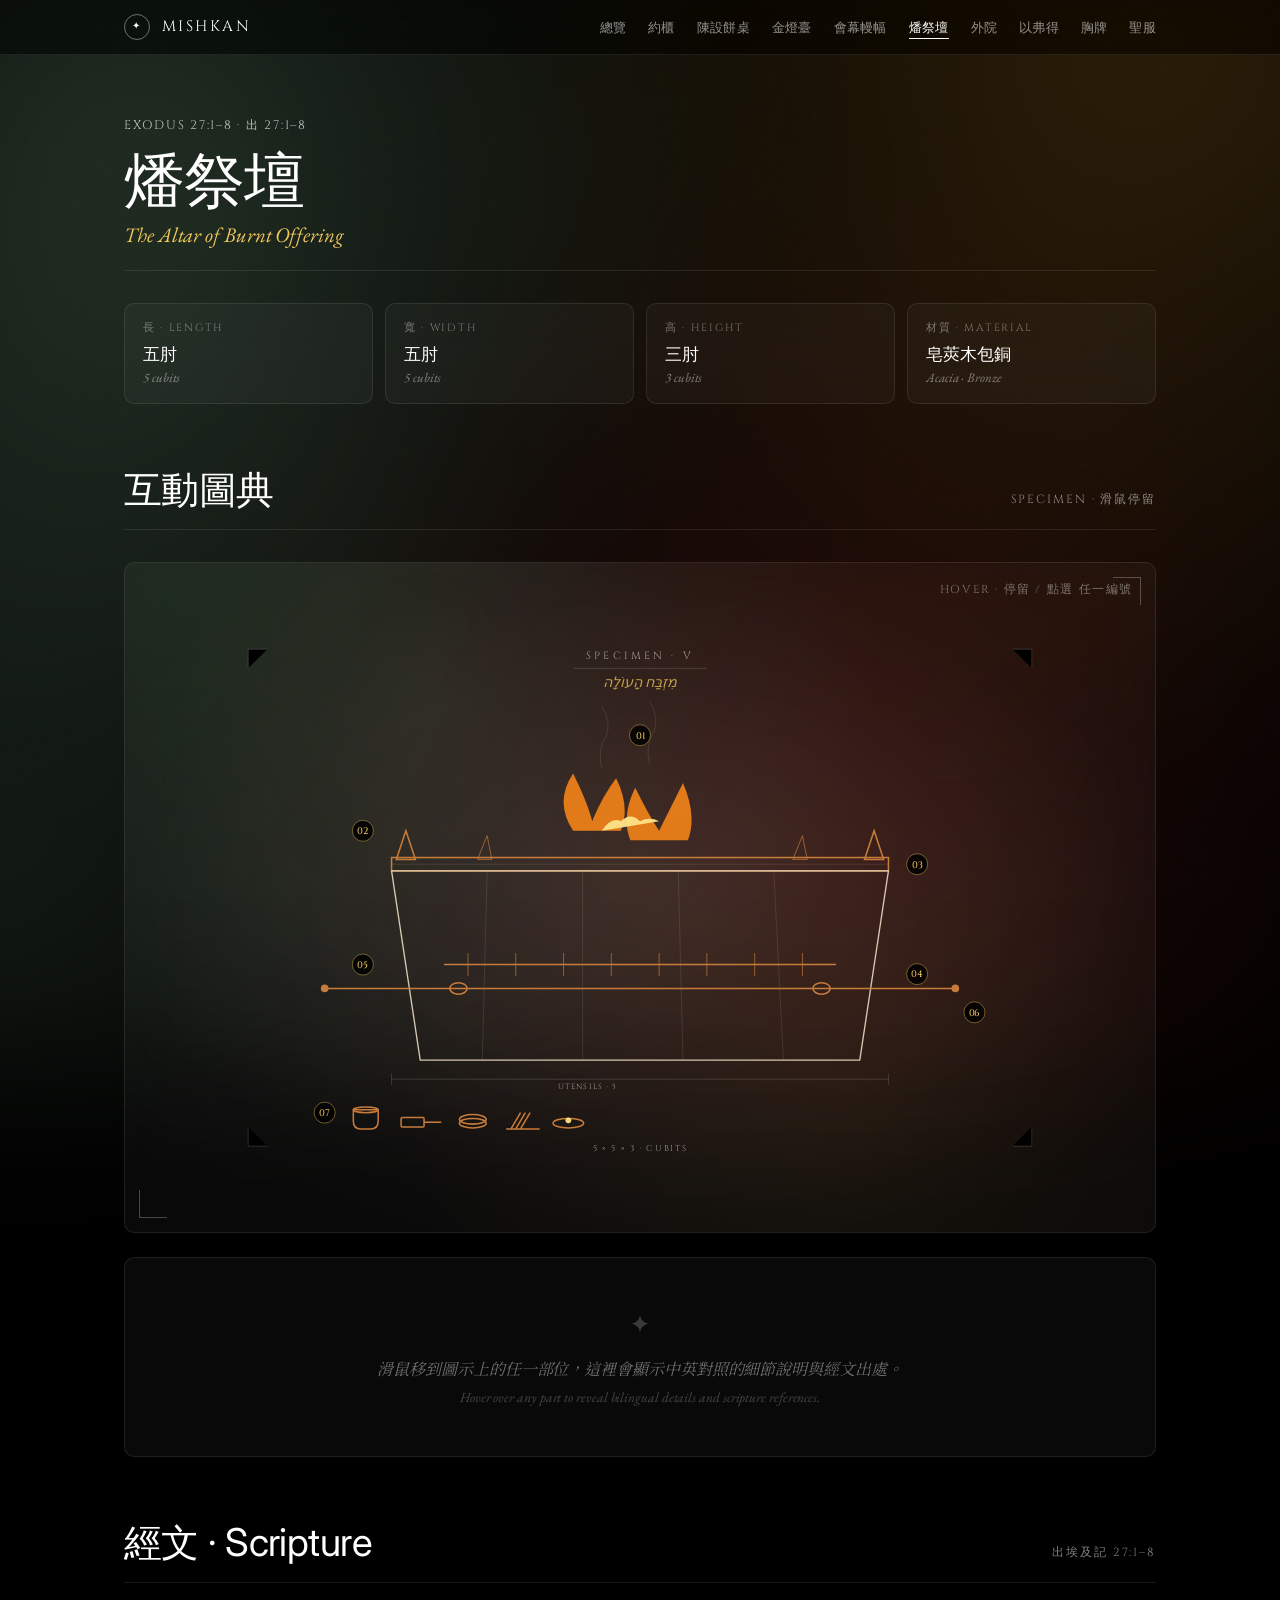
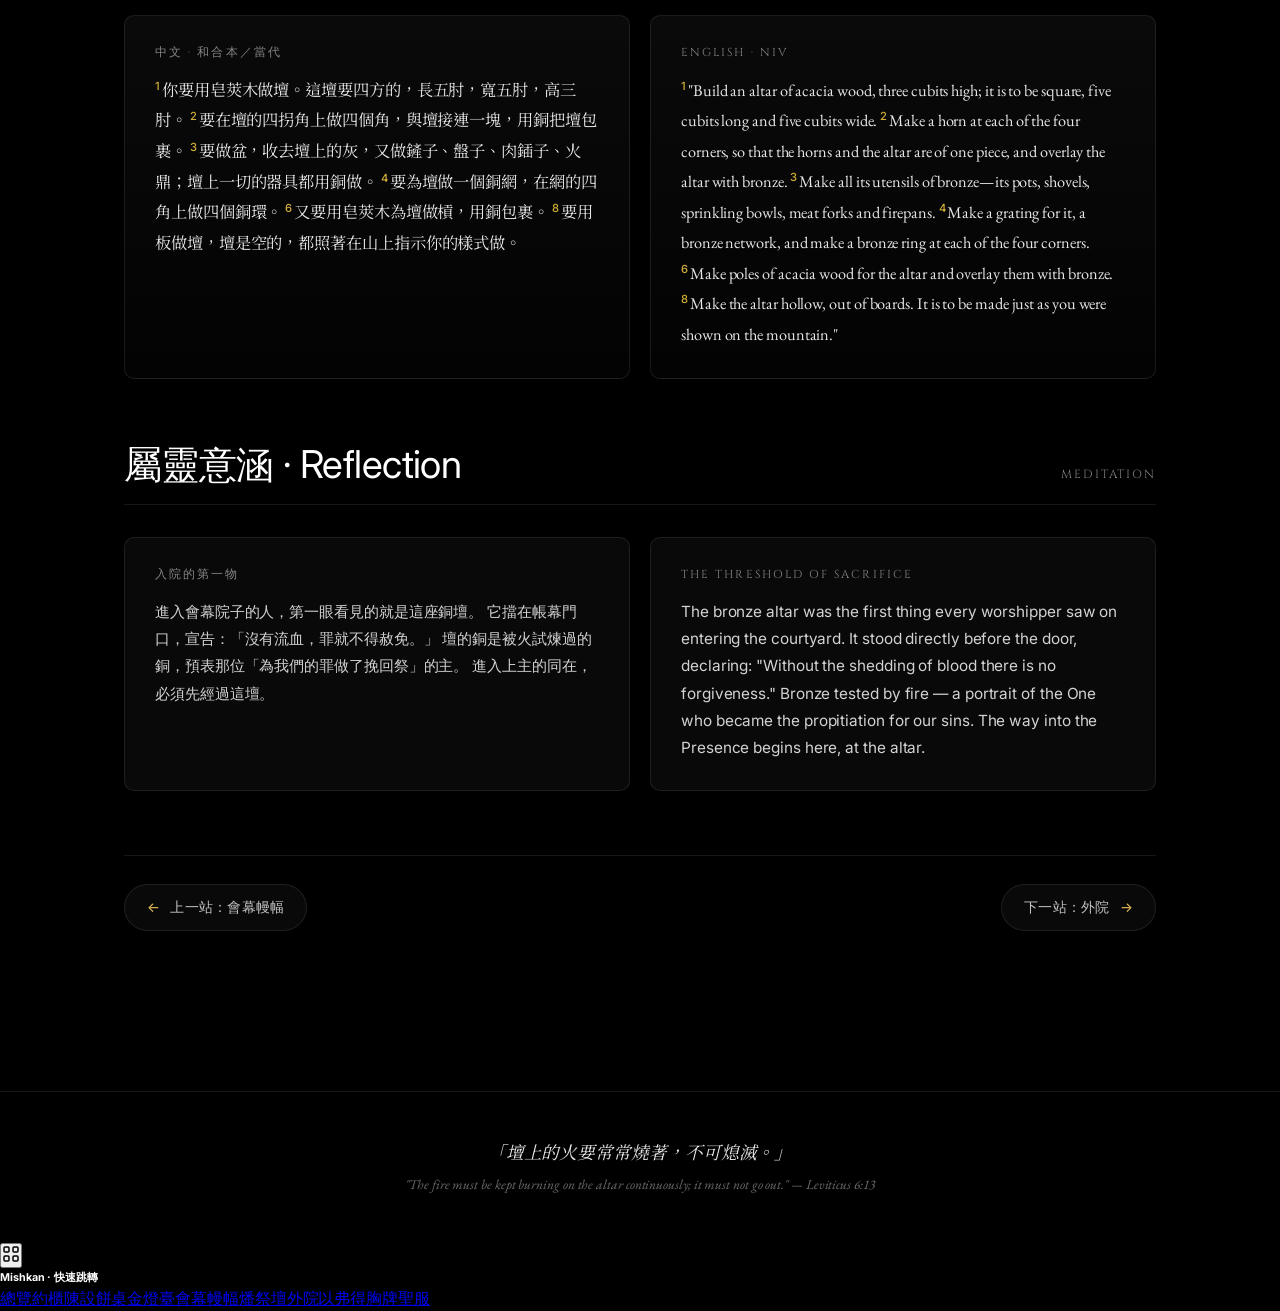
==== altar.html @ c770721c "Initial commit: Mishkan — interactive Tabernacle guide (Exodus 25-28) Nine bilingual specimen pages " ====
<!DOCTYPE html>
<html lang="zh-Hant">
<head>
  <meta charset="UTF-8" />
  <meta name="viewport" content="width=device-width, initial-scale=1.0, viewport-fit=cover" />
  <meta name="theme-color" content="#000000" />
  <title>燔祭壇 · The Altar — 出埃及記 27:1–8</title>
  <link rel="preconnect" href="https://fonts.googleapis.com" />
  <link rel="preconnect" href="https://fonts.gstatic.com" crossorigin />
  <link rel="stylesheet" href="css/style.css" />
  <style>
    .specimen .line       { stroke: rgba(232, 220, 196, 0.9); fill: none; stroke-width: 1.4; stroke-linejoin: round; stroke-linecap: round; }
    .specimen .line-thin  { stroke: rgba(232, 220, 196, 0.5); fill: none; stroke-width: 0.8; }
    .specimen .line-faint { stroke: rgba(232, 220, 196, 0.25); fill: none; stroke-width: 0.5; }
    .specimen .bronze     { stroke: #c87b3a; fill: none; stroke-width: 1.6; }
    .specimen .bronze-thin{ stroke: #c87b3a; fill: none; stroke-width: 1; opacity: 0.7; }
    .specimen .flame-fill { fill: rgba(255, 138, 24, 0.85); }
    .specimen .ember      { fill: rgba(255, 227, 136, 0.95); }
    .specimen .hebrew     { fill: rgba(241, 199, 91, 0.75); font-family: 'EB Garamond', serif; font-style: italic; }
    .specimen .label      { fill: rgba(255, 255, 255, 0.55); font-family: 'Cinzel', serif; font-size: 9px; letter-spacing: 0.2em; }
    .specimen .marker-bg  { fill: rgba(0, 0, 0, 0.85); stroke: rgba(241, 199, 91, 0.55); stroke-width: 0.8; transition: fill 0.3s, stroke 0.3s; }
    .specimen .marker-txt { fill: #f1c75b; font-family: 'Cinzel', serif; font-size: 10px; font-weight: 500; transition: fill 0.3s; pointer-events: none; }
    .specimen .hover-region:hover .marker-bg,
    .specimen .hover-region.active .marker-bg { fill: #f1c75b; stroke: #fff4cc; }
    .specimen .hover-region:hover .marker-txt,
    .specimen .hover-region.active .marker-txt { fill: #000; }
    .specimen .hover-region:hover .line,
    .specimen .hover-region.active .line,
    .specimen .hover-region:hover .bronze,
    .specimen .hover-region.active .bronze { stroke: #fff4cc; stroke-width: 1.8; }
    .specimen .corner { stroke: rgba(255, 255, 255, 0.25); stroke-width: 0.6; }
    .flame { animation: flicker 2s ease-in-out infinite; transform-origin: center bottom; }
  </style>
</head>
<body>

  <header class="site-header">
    <div class="nav-container">
      <a href="index.html" class="brand"><span class="brand-mark">✦</span><span>Mishkan</span></a>
      <ul class="nav-links">
        <li><a href="index.html">總覽</a></li>
        <li><a href="ark.html">約櫃</a></li>
        <li><a href="table.html">陳設餅桌</a></li>
        <li><a href="lampstand.html">金燈臺</a></li>
        <li><a href="tabernacle.html">會幕幔幅</a></li>
        <li><a href="altar.html">燔祭壇</a></li>
        <li><a href="courtyard.html">外院</a></li>
        <li><a href="ephod.html">以弗得</a></li>
        <li><a href="breastpiece.html">胸牌</a></li>
        <li><a href="garments.html">聖服</a></li>
      </ul>
    </div>
  </header>

  <main class="container">

    <div class="section-header">
      <div>
        <span class="eyebrow">Exodus 27:1–8 · 出 27:1–8</span>
        <h1 style="margin-top: 12px;">燔祭壇</h1>
        <p style="font-family: var(--font-serif); font-style: italic; color: var(--gold-bright); font-size: 1.3rem; margin-top: 6px;">The Altar of Burnt Offering</p>
      </div>
    </div>

    <div class="specs">
      <div class="spec-item"><span class="label">長 · Length</span><span class="value">五肘<span class="en">5 cubits</span></span></div>
      <div class="spec-item"><span class="label">寬 · Width</span><span class="value">五肘<span class="en">5 cubits</span></span></div>
      <div class="spec-item"><span class="label">高 · Height</span><span class="value">三肘<span class="en">3 cubits</span></span></div>
      <div class="spec-item"><span class="label">材質 · Material</span><span class="value">皂莢木包銅<span class="en">Acacia · Bronze</span></span></div>
    </div>

    <section class="section">
      <div class="section-header">
        <h2>互動圖典</h2>
        <span class="ref">Specimen · 滑鼠停留</span>
      </div>

      <div class="interactive-stage">
        <span class="hint">Hover · 停留 / 點選 任一編號</span>
        <svg class="specimen" viewBox="0 0 900 600" width="100%" style="max-width: 860px;" xmlns="http://www.w3.org/2000/svg" role="img" aria-label="Altar of Burnt Offering — specimen diagram">

          <g class="corner">
            <path d="M 40 60 L 40 40 L 60 40"/>
            <path d="M 860 60 L 860 40 L 840 40"/>
            <path d="M 40 540 L 40 560 L 60 560"/>
            <path d="M 860 540 L 860 560 L 840 560"/>
          </g>

          <g>
            <text class="label" x="450" y="50" text-anchor="middle" style="letter-spacing: 0.3em; font-size: 11px;">SPECIMEN · V</text>
            <line x1="380" y1="60" x2="520" y2="60" stroke="rgba(255,255,255,0.3)" stroke-width="0.5"/>
            <text class="hebrew" x="450" y="80" text-anchor="middle" font-size="15">מִזְבַּח הָעוֹלָה</text>
          </g>

          <!-- ═══ 01 · ALTAR FIRE ═══ -->
          <g class="hover-region" tabindex="0"
             data-zh="壇上的火 · 不可熄滅" data-en="Altar Fire · Never to Go Out"
             data-desc-zh="壇上的火，畫夜不可熄滅（利 6:13）。這火最初是從上主面前出來的（利 9:24）—— 凡獻在這壇上的，是上主自己親自悅納的。"
             data-desc-en="The fire on the altar must never go out (Lev 6:13). It was first kindled by fire from before the Lord (Lev 9:24) — every offering is accepted by His own flame."
             data-ref="利 6:13; 9:24 · Lev 6:13; 9:24">
            <path class="flame flame-fill" d="M 380 230 Q 360 200 380 170 Q 395 200 400 220 Q 410 195 425 175 Q 440 205 430 230 Z" style="animation-delay: 0s;"/>
            <path class="flame flame-fill" d="M 440 240 Q 430 215 445 185 Q 460 215 470 230 Q 480 210 495 180 Q 510 215 500 240 Z" style="animation-delay: 0.4s;"/>
            <path class="flame ember" d="M 410 230 Q 420 215 430 220 Q 440 210 450 220 Q 460 215 470 220 Z" style="animation-delay: 0.2s;"/>
            <!-- subtle smoke -->
            <path class="line-faint" d="M 410 165 Q 405 145 415 130 Q 420 115 410 100"/>
            <path class="line-faint" d="M 460 160 Q 455 140 465 125 Q 470 110 460 95"/>
            <g transform="translate(450, 130)">
              <circle class="marker-bg" r="11"/>
              <text class="marker-txt" y="3.5" text-anchor="middle">01</text>
            </g>
          </g>

          <!-- ═══ 02 · FOUR HORNS ═══ -->
          <g class="hover-region" tabindex="0"
             data-zh="壇四角 · 一塊銅製成" data-en="Four Horns · Of One Piece"
             data-desc-zh="壇的四角與壇本身是一塊銅做成，不可分離。逃避報仇的人可抓住壇角得庇護；贖罪日要將血抹在壇角上 —— 憐憫與審判相連之處。"
             data-desc-en="The four horns are of one piece with the altar itself. A fugitive could grasp them for refuge; on the Day of Atonement, blood was placed on these horns."
             data-ref="出 27:2 · Exodus 27:2">
            <path class="bronze" d="M 215 260 L 205 230 L 195 260 Z" stroke-width="2"/>
            <path class="bronze" d="M 705 260 L 695 230 L 685 260 Z" stroke-width="2"/>
            <!-- Hidden back-corner horns (smaller, lighter) -->
            <path class="bronze-thin" d="M 295 260 L 290 235 L 280 260 Z"/>
            <path class="bronze-thin" d="M 625 260 L 620 235 L 610 260 Z"/>
            <g transform="translate(160, 230)">
              <circle class="marker-bg" r="11"/>
              <text class="marker-txt" y="3.5" text-anchor="middle">02</text>
            </g>
          </g>

          <!-- ═══ 03 · HEARTH TOP ═══ -->
          <g class="hover-region" tabindex="0"
             data-zh="壇頂 · 焚祭之處" data-en="Hearth · Where the Offering Burns"
             data-desc-zh="壇是中空的板做的，上面是寬廣的焚燒平面。獻祭者親自按手在祭牲上，與牠認同；然後血傾在壇腳，肉燒在這壇上。"
             data-desc-en="The altar was hollow, made of boards, with a wide hearth above. The worshipper laid his hand on the animal, identifying with it — then blood was poured at the base."
             data-ref="出 27:8 · Exodus 27:8">
            <rect class="bronze" x="190" y="258" width="520" height="14"/>
            <line class="line-faint" x1="190" y1="265" x2="710" y2="265"/>
            <g transform="translate(740, 265)">
              <circle class="marker-bg" r="11"/>
              <text class="marker-txt" y="3.5" text-anchor="middle">03</text>
            </g>
          </g>

          <!-- ═══ 04 · ALTAR BODY (front elevation) ═══ -->
          <g class="hover-region" tabindex="0"
             data-zh="壇身 · 皂莢木包銅" data-en="Altar Body · Acacia Overlaid with Bronze"
             data-desc-zh="壇是方的 ——「五肘長、五肘寬、三肘高」。皂莢木是骨，銅是表 —— 銅是承擔審判之火不被熔化的金屬。整壇預表那位「替我們承當咒詛」的羔羊。"
             data-desc-en="Square — 5 × 5 × 3 cubits. Acacia at the core, bronze on the outside. Bronze, the metal that bears judgment-fire and does not melt — pointing to the Lamb who became a curse for us."
             data-ref="出 27:1–2; 加 3:13 · Exodus 27:1–2; Gal 3:13">
            <path class="line" d="M 190 272 L 710 272 L 680 470 L 220 470 Z"/>
            <!-- Vertical panel hints -->
            <line class="line-faint" x1="290" y1="272" x2="285" y2="470"/>
            <line class="line-faint" x1="390" y1="272" x2="390" y2="470"/>
            <line class="line-faint" x1="490" y1="272" x2="495" y2="470"/>
            <line class="line-faint" x1="590" y1="272" x2="600" y2="470"/>
            <g transform="translate(740, 380)">
              <circle class="marker-bg" r="11"/>
              <text class="marker-txt" y="3.5" text-anchor="middle">04</text>
            </g>
          </g>

          <!-- ═══ 05 · BRONZE GRATING ═══ -->
          <g class="hover-region" tabindex="0"
             data-zh="銅網 · 半腰處" data-en="Bronze Grating · At Mid-Height"
             data-desc-zh="壇半腰處有銅網，網上四角有四個銅環 —— 用以穿槓抬壇。這網盛住灰燼與餘火 —— 事奉之火必有承載的器皿。"
             data-desc-en="At the altar's mid-height, a bronze grating with four bronze rings at its corners. The grating caught the ash and the burning embers."
             data-ref="出 27:4–5 · Exodus 27:4–5">
            <line class="bronze" x1="245" y1="370" x2="655" y2="370" stroke-width="1.5"/>
            <!-- crosshatch -->
            <g class="bronze-thin">
              <line x1="270" y1="358" x2="270" y2="382"/>
              <line x1="320" y1="358" x2="320" y2="382"/>
              <line x1="370" y1="358" x2="370" y2="382"/>
              <line x1="420" y1="358" x2="420" y2="382"/>
              <line x1="470" y1="358" x2="470" y2="382"/>
              <line x1="520" y1="358" x2="520" y2="382"/>
              <line x1="570" y1="358" x2="570" y2="382"/>
              <line x1="620" y1="358" x2="620" y2="382"/>
            </g>
            <g transform="translate(160, 370)">
              <circle class="marker-bg" r="11"/>
              <text class="marker-txt" y="3.5" text-anchor="middle">05</text>
            </g>
          </g>

          <!-- ═══ 06 · POLES + RINGS ═══ -->
          <g class="hover-region" tabindex="0"
             data-zh="銅槓與銅環" data-en="Bronze Poles & Rings"
             data-desc-zh="兩根皂莢木做的槓，包銅，穿在銅網上的四環之中。包銅 —— 行刑所用的金屬，承受審判而不熔化。"
             data-desc-en="Two acacia poles overlaid with bronze, slipped through four bronze rings on the grating. Bronze, the metal of judgment, bearing fire and not melting."
             data-ref="出 27:6–7 · Exodus 27:6–7">
            <line class="bronze" x1="120" y1="395" x2="780" y2="395" stroke-width="2.5"/>
            <ellipse class="bronze" cx="260" cy="395" rx="9" ry="6" stroke-width="2"/>
            <ellipse class="bronze" cx="640" cy="395" rx="9" ry="6" stroke-width="2"/>
            <circle cx="120" cy="395" r="4" fill="#c87b3a"/>
            <circle cx="780" cy="395" r="4" fill="#c87b3a"/>
            <g transform="translate(800, 420)">
              <circle class="marker-bg" r="11"/>
              <text class="marker-txt" y="3.5" text-anchor="middle">06</text>
            </g>
          </g>

          <!-- ═══ 07 · BRONZE UTENSILS (small inset) ═══ -->
          <g class="hover-region" tabindex="0"
             data-zh="銅器皿 · 灰桶、鏟、盆、肉鉤、火鼎" data-en="Bronze Utensils"
             data-desc-zh="一切壇的器具都用銅做：除灰用的桶、鏟、盛血的盆、肉鉤、盛炭的火鼎。每一件都與祭血祭火有關。"
             data-desc-en="Every altar utensil was bronze: pots for ash, shovels, basins for blood, meat forks, firepans. Each tool exists for the offering."
             data-ref="出 27:3 · Exodus 27:3">
            <!-- Inset row at bottom -->
            <g transform="translate(150, 510)">
              <!-- Ash pot -->
              <path class="bronze" d="M 0 12 L 0 24 Q 0 32 8 32 L 18 32 Q 26 32 26 24 L 26 12 Z"/>
              <ellipse class="bronze" cx="13" cy="12" rx="13" ry="3"/>
              <!-- Shovel -->
              <rect class="bronze" x="50" y="20" width="24" height="10" rx="1"/>
              <line class="bronze" x1="74" y1="25" x2="92" y2="25"/>
              <!-- Sprinkling bowl -->
              <ellipse class="bronze" cx="125" cy="26" rx="14" ry="5"/>
              <ellipse class="bronze" cx="125" cy="22" rx="14" ry="5"/>
              <!-- Fork -->
              <line class="bronze" x1="165" y1="32" x2="175" y2="15"/>
              <line class="bronze" x1="170" y1="32" x2="180" y2="15"/>
              <line class="bronze" x1="175" y1="32" x2="185" y2="15"/>
              <line class="bronze" x1="160" y1="32" x2="195" y2="32" stroke-width="0.6"/>
              <!-- Firepan -->
              <ellipse class="bronze" cx="225" cy="26" rx="16" ry="5"/>
              <circle class="ember" cx="225" cy="23" r="3"/>
            </g>
            <g transform="translate(120, 525)">
              <circle class="marker-bg" r="11"/>
              <text class="marker-txt" y="3.5" text-anchor="middle">07</text>
            </g>
            <text class="label" x="395" y="500" text-anchor="middle" style="font-size: 8px; letter-spacing: 0.16em;">UTENSILS · 5</text>
          </g>

          <!-- Scale -->
          <g stroke="rgba(255, 255, 255, 0.3)" stroke-width="0.5">
            <line x1="190" y1="490" x2="710" y2="490"/>
            <line x1="190" y1="484" x2="190" y2="496"/>
            <line x1="710" y1="484" x2="710" y2="496"/>
          </g>
          <text class="label" x="450" y="565" text-anchor="middle">5 × 5 × 3 · CUBITS</text>

        </svg>
      </div>

      <div class="detail-panel empty">
        <div class="empty-icon">✦</div>
        <div class="empty-text">
          停留於任一編號，這裡顯示中英對照的細節說明與經文出處。<br/>
          <em style="font-size: 0.85rem; opacity: 0.6;">Hover any numbered hot-spot to reveal bilingual details and scripture references.</em>
        </div>
      </div>
    </section>

    <section class="section" id="scripture">
      <div class="section-header">
        <h2>經文 · Scripture</h2>
        <span class="ref">出埃及記 27:1–8</span>
      </div>
      <div class="bilingual scripture">
        <div>
          <h4>中文 · 和合本／當代</h4>
          <p>
            <span class="verse-num">1</span>你要用皂莢木做壇。這壇要四方的，長五肘，寬五肘，高三肘。
            <span class="verse-num">2</span>要在壇的四拐角上做四個角，與壇接連一塊，用銅把壇包裹。
            <span class="verse-num">3</span>要做盆，收去壇上的灰，又做鏟子、盤子、肉鍤子、火鼎；壇上一切的器具都用銅做。
            <span class="verse-num">4</span>要為壇做一個銅網，在網的四角上做四個銅環。
            <span class="verse-num">6</span>又要用皂莢木為壇做槓，用銅包裹。
            <span class="verse-num">8</span>要用板做壇，壇是空的，都照著在山上指示你的樣式做。
          </p>
        </div>
        <div>
          <h4>English · NIV</h4>
          <p>
            <span class="verse-num">1</span>"Build an altar of acacia wood, three cubits high; it is to be square, five cubits long and five cubits wide.
            <span class="verse-num">2</span>Make a horn at each of the four corners, so that the horns and the altar are of one piece, and overlay the altar with bronze.
            <span class="verse-num">3</span>Make all its utensils of bronze—its pots, shovels, sprinkling bowls, meat forks and firepans.
            <span class="verse-num">4</span>Make a grating for it, a bronze network, and make a bronze ring at each of the four corners.
            <span class="verse-num">6</span>Make poles of acacia wood for the altar and overlay them with bronze.
            <span class="verse-num">8</span>Make the altar hollow, out of boards. It is to be made just as you were shown on the mountain."
          </p>
        </div>
      </div>
    </section>

    <section class="section">
      <div class="section-header">
        <h2>屬靈意涵 · Reflection</h2>
        <span class="ref">Meditation</span>
      </div>
      <div class="bilingual">
        <div>
          <h4>入院的第一物</h4>
          <p>
            進入會幕院子的人，第一眼看見的就是這座銅壇。
            它擋在帳幕門口，宣告：「沒有流血，罪就不得赦免。」
            壇的銅是被火試煉過的銅，預表那位「為我們的罪做了挽回祭」的主。
            進入上主的同在，必須先經過這壇。
          </p>
        </div>
        <div>
          <h4>The Threshold of Sacrifice</h4>
          <p>
            The bronze altar was the first thing every worshipper saw on entering the courtyard.
            It stood directly before the door, declaring: "Without the shedding of blood there is no forgiveness."
            Bronze tested by fire — a portrait of the One who became the propitiation for our sins.
            The way into the Presence begins here, at the altar.
          </p>
        </div>
      </div>
    </section>

    <nav class="page-nav">
      <a href="tabernacle.html"><span class="arrow">←</span> 上一站：會幕幔幅</a>
      <a href="courtyard.html">下一站：外院 <span class="arrow">→</span></a>
    </nav>

  </main>

  <footer class="site-footer">
    <p class="verse">「壇上的火要常常燒著，不可熄滅。」</p>
    <p style="font-family: var(--font-serif); font-style: italic;">"The fire must be kept burning on the altar continuously; it must not go out." — Leviticus 6:13</p>
  </footer>

  <script src="js/main.js"></script>
</body>
</html>
---- css/style.css ----
/* ====================================================================
   會幕互動網站 — Tabernacle Interactive
   Style: monopo saigon — dark canvas, frosted glass, shifting gradients
   Items stay gold (per scripture).
   ==================================================================== */

@import url('https://fonts.googleapis.com/css2?family=EB+Garamond:ital,wght@0,400;0,500;0,600;1,400;1,500&family=Noto+Serif+TC:wght@300;400;500&family=Inter:wght@300;400;500;600;700&family=Cinzel:wght@400;500&display=swap');

:root {
  /* ── monopo tokens ─────────────────────────────── */
  --midnight: #000000;
  --frost: #ffffff;
  --shadow: #181818;
  --whisper: #6d6d6d;
  --misty: #636363;

  /* Aurora gradient (the deep-ocean atmospheric backdrop) */
  --aurora-1: rgb(160, 224, 171);
  --aurora-2: rgb(255, 172, 46);
  --aurora-3: rgb(165, 45, 37);

  /* Frosted glass system */
  --glass-bg: rgba(255, 255, 255, 0.035);
  --glass-bg-hover: rgba(255, 255, 255, 0.065);
  --glass-border: rgba(255, 255, 255, 0.09);
  --glass-border-strong: rgba(255, 255, 255, 0.22);
  --glass-blur: blur(30px) saturate(160%);

  /* Gold preserved for the holy objects */
  --gold: #d4af37;
  --gold-bright: #f1c75b;
  --gold-soft: #a07d1c;
  --gold-dim: rgba(212, 175, 55, 0.16);

  /* Type */
  --font-roobert: 'Roobert', 'Inter', system-ui, -apple-system, BlinkMacSystemFont, "Segoe UI", Roboto, 'Noto Sans TC', sans-serif;
  --font-display: 'Cinzel', 'Roobert', 'Inter', serif;
  --font-serif: 'EB Garamond', 'Noto Serif TC', 'Songti TC', Georgia, serif;
  --font-zh: 'Noto Serif TC', 'Songti TC', serif;

  /* Spacing (8/12/28/40/48/64/68/152) */
  --s-8: 8px;
  --s-12: 12px;
  --s-28: 28px;
  --s-40: 40px;
  --s-48: 48px;
  --s-64: 64px;
  --s-68: 68px;
  --s-152: 152px;

  --page-max: 1080px;
  --radius-card: 10px;
  --radius-pill: 9999px;
}

* { box-sizing: border-box; margin: 0; padding: 0; }

html {
  scroll-behavior: smooth;
  -webkit-text-size-adjust: 100%;
}

body {
  background: var(--midnight);
  color: var(--frost);
  font-family: var(--font-roobert);
  font-size: 16px;
  line-height: 1.55;
  min-height: 100vh;
  letter-spacing: -0.005em;
  overflow-x: hidden;
  -webkit-font-smoothing: antialiased;
  -moz-osx-font-smoothing: grayscale;
}

/* ── Shifting aurora backdrop (drifting blobs) ──────── */
body::before {
  content: '';
  position: fixed;
  inset: -20%;
  background:
    radial-gradient(circle at 22% 28%, rgba(160, 224, 171, 0.22) 0%, transparent 38%),
    radial-gradient(circle at 78% 18%, rgba(255, 172, 46, 0.18) 0%, transparent 42%),
    radial-gradient(circle at 60% 78%, rgba(165, 45, 37, 0.20) 0%, transparent 45%),
    radial-gradient(circle at 12% 82%, rgba(160, 224, 171, 0.12) 0%, transparent 36%);
  filter: blur(80px);
  z-index: 0;
  animation: aurora-drift 28s ease-in-out infinite alternate;
  pointer-events: none;
}

/* Film grain over everything */
body::after {
  content: '';
  position: fixed;
  inset: 0;
  background-image: url("data:image/svg+xml;utf8,<svg xmlns='http://www.w3.org/2000/svg' width='240' height='240'><filter id='n'><feTurbulence type='fractalNoise' baseFrequency='0.85' numOctaves='3' stitchTiles='stitch'/></filter><rect width='100%25' height='100%25' filter='url(%23n)' opacity='0.04'/></svg>");
  pointer-events: none;
  z-index: 9999;
  mix-blend-mode: overlay;
  opacity: 0.6;
}

@keyframes aurora-drift {
  0% { transform: translate(0, 0) scale(1); }
  33% { transform: translate(4%, -3%) scale(1.08); }
  66% { transform: translate(-3%, 4%) scale(0.96); }
  100% { transform: translate(2%, 2%) scale(1.04); }
}

main, header, footer, nav, section { position: relative; z-index: 1; }

/* ── Selection / scrollbar ──────────────────────────── */
::selection {
  background: var(--frost);
  color: var(--midnight);
}

::-webkit-scrollbar { width: 6px; background: transparent; }
::-webkit-scrollbar-thumb {
  background: rgba(255, 255, 255, 0.18);
  border-radius: 3px;
}
::-webkit-scrollbar-thumb:hover { background: rgba(255, 255, 255, 0.35); }

:focus-visible {
  outline: 1px solid var(--frost);
  outline-offset: 4px;
  border-radius: 2px;
}

/* ── Typography ─────────────────────────────────────── */
h1, h2, h3, h4, h5 {
  font-family: var(--font-roobert);
  color: var(--frost);
  font-weight: 400;
  letter-spacing: -0.015em;
}

h1 {
  font-size: clamp(2.4rem, 6vw, 3.8rem);
  line-height: 1.08;
  font-weight: 300;
}

h2 {
  font-size: clamp(1.7rem, 3.5vw, 2.4rem);
  line-height: 1.12;
  font-weight: 400;
}

h3 {
  font-size: clamp(1.2rem, 2.2vw, 1.5rem);
  font-weight: 500;
  color: var(--frost);
}

.display-en, .eyebrow {
  font-family: var(--font-display);
  letter-spacing: 0.14em;
  font-size: 0.78rem;
  text-transform: uppercase;
  color: var(--frost);
  opacity: 0.7;
  font-weight: 400;
}

.gold-text { color: var(--gold-bright); }
.muted { color: var(--whisper); }
.small { font-size: 0.85rem; }

/* ── Entry animation ────────────────────────────────── */
.fade-up {
  opacity: 0;
  transform: translateY(24px);
  transition: opacity 0.9s cubic-bezier(0.22, 0.61, 0.36, 1),
              transform 0.9s cubic-bezier(0.22, 0.61, 0.36, 1);
}
.fade-up.visible { opacity: 1; transform: translateY(0); }

@media (prefers-reduced-motion: reduce) {
  .fade-up { opacity: 1; transform: none; transition: none; }
  *, *::before, *::after {
    animation-duration: 0.01ms !important;
    animation-iteration-count: 1 !important;
    transition-duration: 0.01ms !important;
  }
  body::before { animation: none; }
}

/* ── Site header (sticky frosted glass) ────────────── */
.site-header {
  position: sticky;
  top: 0;
  z-index: 500;
  background: rgba(0, 0, 0, 0.55);
  backdrop-filter: var(--glass-blur);
  -webkit-backdrop-filter: var(--glass-blur);
  border-bottom: 1px solid var(--glass-border);
}

.nav-container {
  max-width: var(--page-max);
  margin: 0 auto;
  padding: 14px 24px;
  display: flex;
  align-items: center;
  justify-content: space-between;
  gap: 24px;
}

.brand {
  font-family: var(--font-display);
  font-size: 0.95rem;
  letter-spacing: 0.16em;
  color: var(--frost);
  text-decoration: none;
  display: flex;
  align-items: center;
  gap: 12px;
  text-transform: uppercase;
}

.brand-mark {
  width: 26px;
  height: 26px;
  border: 1px solid rgba(255, 255, 255, 0.4);
  border-radius: 50%;
  display: inline-flex;
  align-items: center;
  justify-content: center;
  font-size: 0.6rem;
  color: var(--frost);
}

.nav-links {
  display: flex;
  flex-wrap: wrap;
  gap: 2px 22px;
  list-style: none;
  font-size: 0.84rem;
  letter-spacing: 0.02em;
}

.nav-links a {
  color: rgba(255, 255, 255, 0.55);
  text-decoration: none;
  padding: 4px 0;
  position: relative;
  transition: color 0.25s ease;
  white-space: nowrap;
}
.nav-links a::after {
  content: '';
  position: absolute;
  bottom: 0; left: 0;
  width: 0;
  height: 1px;
  background: var(--frost);
  transition: width 0.35s cubic-bezier(0.22, 0.61, 0.36, 1);
}
.nav-links a:hover { color: var(--frost); }
.nav-links a:hover::after { width: 100%; }
.nav-links a.active { color: var(--frost); }
.nav-links a.active::after { width: 100%; }

/* Mobile nav toggle */
.nav-toggle {
  display: none;
  background: transparent;
  border: 1px solid var(--glass-border);
  color: var(--frost);
  width: 40px; height: 40px;
  border-radius: 8px;
  cursor: pointer;
  align-items: center;
  justify-content: center;
  position: relative;
}
.nav-toggle span {
  position: absolute;
  width: 18px;
  height: 1px;
  background: var(--frost);
  transition: transform 0.25s, top 0.25s, opacity 0.25s;
}
.nav-toggle span:nth-child(1) { top: 14px; }
.nav-toggle span:nth-child(2) { top: 19px; }
.nav-toggle span:nth-child(3) { top: 24px; }
.nav-toggle[aria-expanded="true"] span:nth-child(1) { top: 19px; transform: rotate(45deg); }
.nav-toggle[aria-expanded="true"] span:nth-child(2) { opacity: 0; }
.nav-toggle[aria-expanded="true"] span:nth-child(3) { top: 19px; transform: rotate(-45deg); }

/* ── Layout ─────────────────────────────────────────── */
.container {
  max-width: var(--page-max);
  margin: 0 auto;
  padding: 56px 24px 96px;
}

/* ── Hero ───────────────────────────────────────────── */
.hero {
  text-align: center;
  padding: 80px 24px 48px;
  max-width: 880px;
  margin: 0 auto;
  position: relative;
}

.hero .eyebrow {
  display: block;
  margin-bottom: 24px;
}

.hero h1 em {
  font-family: var(--font-serif);
  font-style: italic;
  font-weight: 400;
  color: var(--gold-bright);
}

.hero .lead {
  font-family: var(--font-serif);
  font-size: clamp(1.05rem, 2vw, 1.25rem);
  line-height: 1.7;
  color: rgba(255, 255, 255, 0.85);
  margin: 24px auto 0;
  max-width: 620px;
}

.hero .lead em {
  color: rgba(255, 255, 255, 0.55);
  font-style: italic;
}

.hero .instruction {
  margin-top: 32px;
  font-size: 0.82rem;
  color: var(--whisper);
  letter-spacing: 0.04em;
}

.divider {
  margin: 28px auto;
  display: flex;
  align-items: center;
  justify-content: center;
  gap: 14px;
  color: rgba(255, 255, 255, 0.3);
  font-size: 0.7rem;
}
.divider::before, .divider::after {
  content: '';
  height: 1px;
  width: 56px;
  background: linear-gradient(90deg, transparent, rgba(255, 255, 255, 0.35), transparent);
}

/* ── Section header ─────────────────────────────────── */
.section-header {
  display: flex;
  align-items: baseline;
  justify-content: space-between;
  gap: 24px;
  flex-wrap: wrap;
  padding-bottom: 18px;
  border-bottom: 1px solid var(--glass-border);
  margin-bottom: 32px;
}
.section-header .ref {
  font-family: var(--font-display);
  font-size: 0.74rem;
  letter-spacing: 0.16em;
  text-transform: uppercase;
  color: rgba(255, 255, 255, 0.5);
}

.section { margin: 64px 0; }

/* ── Specs grid ─────────────────────────────────────── */
.specs {
  display: grid;
  grid-template-columns: repeat(auto-fit, minmax(180px, 1fr));
  gap: 12px;
  margin: 24px 0;
}
.spec-item {
  background: var(--glass-bg);
  backdrop-filter: blur(20px);
  -webkit-backdrop-filter: blur(20px);
  border: 1px solid var(--glass-border);
  border-radius: var(--radius-card);
  padding: 16px 18px;
  transition: background 0.25s, border-color 0.25s;
}
.spec-item:hover {
  background: var(--glass-bg-hover);
  border-color: var(--glass-border-strong);
}
.spec-item .label {
  display: block;
  font-family: var(--font-display);
  font-size: 0.66rem;
  letter-spacing: 0.16em;
  text-transform: uppercase;
  color: rgba(255, 255, 255, 0.4);
  margin-bottom: 6px;
}
.spec-item .value {
  font-family: var(--font-roobert);
  color: var(--frost);
  font-size: 1.05rem;
  font-weight: 400;
  line-height: 1.35;
}
.spec-item .value .en {
  font-family: var(--font-serif);
  font-style: italic;
  color: rgba(255, 255, 255, 0.45);
  font-size: 0.82rem;
  display: block;
  margin-top: 2px;
  font-weight: 400;
}

/* ── Bilingual blocks ───────────────────────────────── */
.bilingual {
  display: grid;
  grid-template-columns: 1fr 1fr;
  gap: 20px;
  margin: 24px 0;
}
.bilingual > div {
  background: var(--glass-bg);
  backdrop-filter: blur(20px);
  -webkit-backdrop-filter: blur(20px);
  border: 1px solid var(--glass-border);
  border-radius: var(--radius-card);
  padding: 28px 30px;
}
.bilingual h4 {
  font-family: var(--font-display);
  font-size: 0.72rem;
  letter-spacing: 0.18em;
  text-transform: uppercase;
  color: rgba(255, 255, 255, 0.5);
  margin-bottom: 14px;
  font-weight: 400;
}
.bilingual p {
  font-size: 0.96rem;
  line-height: 1.78;
  color: rgba(255, 255, 255, 0.82);
}

/* Scripture variant — serif elegance */
.bilingual.scripture > div {
  background: linear-gradient(180deg, rgba(255, 255, 255, 0.04), rgba(255, 255, 255, 0.01));
}
.bilingual.scripture p {
  font-family: var(--font-serif);
  font-size: 1.02rem;
  line-height: 1.85;
  color: rgba(255, 255, 255, 0.9);
}
.bilingual.scripture .verse-num {
  color: var(--gold);
  font-size: 0.7rem;
  vertical-align: super;
  margin-right: 2px;
  font-family: var(--font-roobert);
  font-weight: 500;
}

/* ── Interactive stage (SVG holder) ─────────────────── */
.interactive-stage {
  background:
    radial-gradient(ellipse at center, rgba(255, 255, 255, 0.04), transparent 70%),
    var(--glass-bg);
  backdrop-filter: blur(30px) saturate(140%);
  -webkit-backdrop-filter: blur(30px) saturate(140%);
  border: 1px solid var(--glass-border);
  border-radius: var(--radius-card);
  padding: 48px 32px;
  margin: 24px 0;
  position: relative;
  min-height: 440px;
  display: flex;
  align-items: center;
  justify-content: center;
  overflow: hidden;
}
.interactive-stage::before {
  content: '';
  position: absolute;
  inset: 0;
  background:
    radial-gradient(circle at 30% 20%, rgba(160, 224, 171, 0.08), transparent 50%),
    radial-gradient(circle at 70% 80%, rgba(255, 172, 46, 0.06), transparent 50%);
  pointer-events: none;
}
.interactive-stage .hint {
  position: absolute;
  top: 18px;
  right: 22px;
  font-size: 0.72rem;
  font-family: var(--font-display);
  letter-spacing: 0.14em;
  text-transform: uppercase;
  color: rgba(255, 255, 255, 0.4);
}
.interactive-stage svg {
  max-width: 100%;
  height: auto;
  display: block;
  position: relative;
  z-index: 1;
}

.hover-region {
  cursor: pointer;
  transition: filter 0.3s ease, opacity 0.3s ease;
  outline: none;
}
.hover-region:hover { filter: drop-shadow(0 0 14px rgba(255, 255, 255, 0.6)) brightness(1.12); }
.hover-region.active { filter: drop-shadow(0 0 18px rgba(241, 199, 91, 0.85)) brightness(1.15); }

/* ── Detail panel ───────────────────────────────────── */
.detail-panel {
  margin-top: 20px;
  background: var(--glass-bg);
  backdrop-filter: blur(28px) saturate(150%);
  -webkit-backdrop-filter: blur(28px) saturate(150%);
  border: 1px solid var(--glass-border);
  border-radius: var(--radius-card);
  padding: 28px 32px;
  min-height: 200px;
  transition: border-color 0.3s, background 0.3s;
}
.detail-panel.empty {
  display: flex;
  flex-direction: column;
  align-items: center;
  justify-content: center;
  text-align: center;
  color: var(--whisper);
}
.detail-panel.active {
  border-color: var(--glass-border-strong);
  background: var(--glass-bg-hover);
}
.detail-panel .empty-icon {
  font-size: 1.6rem;
  color: rgba(255, 255, 255, 0.2);
  margin-bottom: 12px;
}
.detail-panel .empty-text {
  font-family: var(--font-serif);
  font-style: italic;
  max-width: 540px;
  line-height: 1.7;
}
.detail-panel .label {
  font-family: var(--font-display);
  font-size: 0.7rem;
  letter-spacing: 0.18em;
  text-transform: uppercase;
  color: rgba(255, 255, 255, 0.5);
  margin-bottom: 8px;
}
.detail-panel h3 { margin-bottom: 4px; }
.detail-panel .en-name {
  font-family: var(--font-serif);
  font-style: italic;
  color: var(--gold-bright);
  font-size: 1.05rem;
  display: block;
  margin-bottom: 18px;
}
.detail-panel .detail-body {
  display: grid;
  grid-template-columns: 1fr 1fr;
  gap: 24px;
  margin-top: 10px;
}
.detail-panel .detail-body h5 {
  font-family: var(--font-display);
  font-size: 0.66rem;
  letter-spacing: 0.18em;
  text-transform: uppercase;
  color: rgba(255, 255, 255, 0.45);
  margin-bottom: 8px;
  font-weight: 400;
}
.detail-panel .detail-body p {
  font-size: 0.92rem;
  line-height: 1.72;
  color: rgba(255, 255, 255, 0.85);
}
.detail-panel .scripture-ref {
  display: inline-block;
  margin-top: 20px;
  padding: 8px 18px;
  background: rgba(255, 255, 255, 0.05);
  border: 1px solid var(--glass-border);
  border-radius: var(--radius-pill);
  font-family: var(--font-display);
  color: var(--gold-bright);
  font-size: 0.78rem;
  letter-spacing: 0.1em;
  text-decoration: none;
  transition: background 0.25s, border-color 0.25s;
}
.detail-panel .scripture-ref:hover {
  background: rgba(255, 255, 255, 0.1);
  border-color: var(--glass-border-strong);
}

/* ── Entry cards (index page) ───────────────────────── */
.entry-grid {
  display: grid;
  grid-template-columns: repeat(auto-fit, minmax(280px, 1fr));
  gap: 18px;
  margin: 48px 0;
}
.entry-card {
  background: var(--glass-bg);
  backdrop-filter: blur(20px);
  -webkit-backdrop-filter: blur(20px);
  border: 1px solid var(--glass-border);
  border-radius: var(--radius-card);
  padding: 28px 26px;
  text-decoration: none;
  color: inherit;
  display: block;
  position: relative;
  overflow: hidden;
  transition: transform 0.4s cubic-bezier(0.22, 0.61, 0.36, 1),
              border-color 0.3s, background 0.3s;
}
.entry-card::before {
  content: '';
  position: absolute;
  inset: 0;
  background: radial-gradient(circle at top right, rgba(255, 172, 46, 0.12), transparent 65%);
  opacity: 0;
  transition: opacity 0.5s;
  pointer-events: none;
}
.entry-card:hover {
  transform: translateY(-6px);
  border-color: var(--glass-border-strong);
  background: var(--glass-bg-hover);
}
.entry-card:hover::before { opacity: 1; }

.entry-card .card-icon {
  width: 44px;
  height: 44px;
  margin-bottom: 18px;
  opacity: 0.9;
}
.entry-card .num {
  font-family: var(--font-display);
  color: rgba(255, 255, 255, 0.4);
  font-size: 0.7rem;
  letter-spacing: 0.16em;
  text-transform: uppercase;
  display: block;
  margin-bottom: 10px;
}
.entry-card h3 {
  margin-bottom: 4px;
  font-size: 1.45rem;
  font-weight: 400;
}
.entry-card .en {
  font-family: var(--font-serif);
  font-style: italic;
  color: var(--gold-bright);
  font-size: 1rem;
  display: block;
  margin-bottom: 14px;
}
.entry-card p {
  font-size: 0.88rem;
  line-height: 1.65;
  color: rgba(255, 255, 255, 0.7);
}
.entry-card .ref {
  display: inline-block;
  margin-top: 18px;
  color: var(--frost);
  font-family: var(--font-display);
  font-size: 0.74rem;
  letter-spacing: 0.14em;
  text-transform: uppercase;
  transition: transform 0.3s;
}
.entry-card:hover .ref { transform: translateX(4px); }

/* ── Tooltip ────────────────────────────────────────── */
.tooltip {
  position: fixed;
  background: rgba(0, 0, 0, 0.88);
  backdrop-filter: blur(12px);
  -webkit-backdrop-filter: blur(12px);
  border: 1px solid var(--glass-border-strong);
  color: var(--frost);
  padding: 8px 14px;
  border-radius: 6px;
  font-size: 0.84rem;
  pointer-events: none;
  opacity: 0;
  transition: opacity 0.18s;
  z-index: 200;
  white-space: nowrap;
  box-shadow: 0 10px 30px rgba(0, 0, 0, 0.5);
}
.tooltip.show { opacity: 1; }
.tooltip .en {
  display: block;
  font-family: var(--font-serif);
  font-style: italic;
  color: var(--gold-bright);
  font-size: 0.74rem;
  margin-top: 2px;
}

/* ── Page nav ───────────────────────────────────────── */
.page-nav {
  display: flex;
  justify-content: space-between;
  margin-top: 64px;
  padding-top: 28px;
  border-top: 1px solid var(--glass-border);
  gap: 12px;
  flex-wrap: wrap;
}
.page-nav a {
  color: rgba(255, 255, 255, 0.75);
  text-decoration: none;
  padding: 12px 22px;
  background: var(--glass-bg);
  backdrop-filter: blur(20px);
  -webkit-backdrop-filter: blur(20px);
  border: 1px solid var(--glass-border);
  border-radius: var(--radius-pill);
  font-size: 0.85rem;
  letter-spacing: 0.02em;
  transition: all 0.25s ease;
  display: inline-flex;
  align-items: center;
  gap: 10px;
}
.page-nav a:hover {
  color: var(--frost);
  border-color: var(--glass-border-strong);
  background: var(--glass-bg-hover);
}
.page-nav .arrow { color: var(--gold-bright); }

/* ── Footer ─────────────────────────────────────────── */
.site-footer {
  border-top: 1px solid var(--glass-border);
  padding: 48px 24px;
  text-align: center;
  color: var(--whisper);
  font-size: 0.84rem;
  margin-top: 64px;
}
.site-footer .verse {
  font-family: var(--font-serif);
  font-style: italic;
  color: rgba(255, 255, 255, 0.9);
  font-size: 1.1rem;
  margin-bottom: 8px;
  line-height: 1.5;
}

/* ── Reading progress bar ───────────────────────────── */
.reading-progress {
  position: fixed;
  top: 0; left: 0; right: 0;
  height: 2px;
  background: transparent;
  z-index: 600;
  pointer-events: none;
}
.reading-progress-bar {
  height: 100%;
  width: 0%;
  background: linear-gradient(90deg, var(--aurora-1), var(--aurora-2), var(--aurora-3));
  transition: width 0.1s linear;
}

/* ── Stage corner ornaments ─────────────────────────── */
.stage-corner {
  position: absolute;
  width: 28px;
  height: 28px;
  border: 1px solid rgba(255, 255, 255, 0.25);
  pointer-events: none;
}
.stage-corner.tr {
  top: 14px;
  right: 14px;
  border-left: none;
  border-bottom: none;
}
.stage-corner.bl {
  bottom: 14px;
  left: 14px;
  border-right: none;
  border-top: none;
}
.stage-glow {
  position: absolute;
  inset: -10%;
  background: radial-gradient(ellipse at center, rgba(255, 255, 255, 0.06), transparent 70%);
  pointer-events: none;
}

/* ═══════════════════════════════════════════════════════
   🎬 HOMEPAGE — Cinematic cover (monopo saigon)
   ═══════════════════════════════════════════════════════ */

.cover {
  min-height: 100vh;
  position: relative;
  display: flex;
  flex-direction: column;
  justify-content: center;
  align-items: center;
  padding: 96px 24px 64px;
  overflow: hidden;
  text-align: center;
}

/* Big organic aurora blobs */
.aurora-field {
  position: absolute;
  inset: -10%;
  z-index: 0;
  pointer-events: none;
}
.aurora-field .blob {
  position: absolute;
  border-radius: 50%;
  filter: blur(90px);
  opacity: 0.55;
  mix-blend-mode: screen;
  animation: blob-float 18s ease-in-out infinite alternate;
}
.aurora-field .blob.b1 {
  width: 580px; height: 580px;
  left: -10%; top: 15%;
  background: radial-gradient(circle, rgba(160,224,171,0.85), transparent 70%);
}
.aurora-field .blob.b2 {
  width: 640px; height: 640px;
  right: -8%; top: 8%;
  background: radial-gradient(circle, rgba(255,172,46,0.7), transparent 70%);
  animation-duration: 22s;
  animation-delay: -6s;
}
.aurora-field .blob.b3 {
  width: 720px; height: 720px;
  left: 30%; bottom: -20%;
  background: radial-gradient(circle, rgba(165,45,37,0.7), transparent 70%);
  animation-duration: 26s;
  animation-delay: -12s;
}
.aurora-field .blob.b4 {
  width: 420px; height: 420px;
  right: 25%; bottom: 5%;
  background: radial-gradient(circle, rgba(160,224,171,0.45), transparent 70%);
  animation-duration: 19s;
  animation-delay: -3s;
}

@keyframes blob-float {
  0%   { transform: translate(0, 0) scale(1) rotate(0deg); }
  33%  { transform: translate(6%, -4%) scale(1.12) rotate(40deg); }
  66%  { transform: translate(-5%, 5%) scale(0.92) rotate(-30deg); }
  100% { transform: translate(3%, 3%) scale(1.06) rotate(20deg); }
}

.cover > * { position: relative; z-index: 1; }

/* Header meta line */
.cover-meta {
  display: flex;
  justify-content: space-between;
  width: 100%;
  max-width: var(--page-max);
  margin-bottom: auto;
  padding-top: 24px;
  font-family: var(--font-display);
  font-size: 0.72rem;
  letter-spacing: 0.2em;
  text-transform: uppercase;
  color: rgba(255, 255, 255, 0.55);
}
.cover-meta span:first-child::before {
  content: '';
  display: inline-block;
  width: 8px; height: 8px;
  background: var(--gold-bright);
  border-radius: 50%;
  margin-right: 10px;
  vertical-align: middle;
  box-shadow: 0 0 12px var(--gold-bright);
  animation: pulse-dot 2s ease-in-out infinite;
}
@keyframes pulse-dot {
  0%, 100% { opacity: 1; transform: scale(1); }
  50%      { opacity: 0.4; transform: scale(0.7); }
}

/* Massive display text */
.display-massive {
  font-family: var(--font-display);
  font-size: clamp(3.5rem, 18vw, 14rem);
  font-weight: 400;
  letter-spacing: -0.02em;
  line-height: 0.88;
  color: var(--frost);
  text-align: center;
  margin: 32px 0 16px;
  position: relative;
}
.display-massive .ltr {
  display: inline-block;
  opacity: 0;
  transform: translateY(120px) rotateX(-30deg);
  animation: ltr-rise 1.4s cubic-bezier(0.16, 1, 0.3, 1) forwards;
  transform-origin: 50% 100%;
}
@keyframes ltr-rise {
  to { opacity: 1; transform: translateY(0) rotateX(0); }
}

.display-italic {
  font-family: var(--font-serif);
  font-style: italic;
  font-weight: 400;
  font-size: clamp(1.6rem, 4.5vw, 3rem);
  color: var(--gold-bright);
  margin-top: 4px;
  letter-spacing: 0.01em;
  opacity: 0;
  animation: fade-rise 1.4s 1s cubic-bezier(0.16, 1, 0.3, 1) forwards;
}
@keyframes fade-rise {
  from { opacity: 0; transform: translateY(20px); }
  to   { opacity: 1; transform: translateY(0); }
}

.cover-sub {
  max-width: 560px;
  margin: 40px auto 0;
  font-family: var(--font-serif);
  font-size: 1.05rem;
  line-height: 1.7;
  color: rgba(255, 255, 255, 0.8);
  opacity: 0;
  animation: fade-rise 1.4s 1.4s cubic-bezier(0.16, 1, 0.3, 1) forwards;
}

.scroll-cue {
  margin-top: auto;
  padding-top: 64px;
  display: flex;
  flex-direction: column;
  align-items: center;
  gap: 12px;
  font-family: var(--font-display);
  font-size: 0.7rem;
  letter-spacing: 0.24em;
  text-transform: uppercase;
  color: rgba(255, 255, 255, 0.55);
  opacity: 0;
  animation: fade-rise 1.4s 1.8s cubic-bezier(0.16, 1, 0.3, 1) forwards;
}
.scroll-cue .line {
  width: 1px;
  height: 56px;
  background: linear-gradient(180deg, transparent, var(--frost));
  position: relative;
  overflow: hidden;
}
.scroll-cue .line::after {
  content: '';
  position: absolute;
  top: -20%;
  left: 0;
  width: 100%;
  height: 30%;
  background: linear-gradient(180deg, transparent, var(--gold-bright));
  animation: scroll-line 2.6s ease-in-out infinite;
}
@keyframes scroll-line {
  0%   { top: -30%; }
  100% { top: 100%; }
}

/* ═══════════════════════════════════════════════════════
   DIRECTORY — nine icon cards (simplified)
   ═══════════════════════════════════════════════════════ */

.station-grid {
  display: grid;
  grid-template-columns: repeat(3, 1fr);
  gap: 16px;
  list-style: none;
  margin-top: 32px;
}

.station-card {
  position: relative;
  background: var(--glass-bg);
  backdrop-filter: blur(28px) saturate(150%);
  -webkit-backdrop-filter: blur(28px) saturate(150%);
  border: 1px solid var(--glass-border);
  border-radius: var(--radius-card);
  text-decoration: none;
  color: var(--frost);
  padding: 40px 28px 32px;
  display: flex;
  flex-direction: column;
  align-items: center;
  text-align: center;
  gap: 12px;
  overflow: hidden;
  transition: transform 0.45s cubic-bezier(0.22, 0.61, 0.36, 1),
              border-color 0.35s, background 0.35s;
  isolation: isolate;
}
.station-card::before {
  content: '';
  position: absolute;
  inset: 0;
  background: radial-gradient(circle at 50% 0%,
    rgba(255, 172, 46, 0.16) 0%,
    transparent 65%);
  opacity: 0;
  transition: opacity 0.5s;
  z-index: -1;
}
.station-card:hover {
  transform: translateY(-6px);
  border-color: var(--glass-border-strong);
  background: var(--glass-bg-hover);
}
.station-card:hover::before { opacity: 1; }

.station-card .num {
  font-family: var(--font-display);
  font-size: 0.66rem;
  letter-spacing: 0.2em;
  text-transform: uppercase;
  color: rgba(255, 255, 255, 0.4);
}

.station-card .icon-wrap {
  width: 88px;
  height: 88px;
  display: flex;
  align-items: center;
  justify-content: center;
  position: relative;
}
.station-card .icon-wrap::after {
  content: '';
  position: absolute;
  inset: -8px;
  border-radius: 50%;
  background: radial-gradient(circle, rgba(241, 199, 91, 0.18), transparent 70%);
  opacity: 0;
  transition: opacity 0.5s;
  z-index: -1;
}
.station-card:hover .icon-wrap::after { opacity: 1; }

.station-card .icon-wrap svg {
  width: 100%;
  height: 100%;
  stroke: var(--gold-bright);
  fill: none;
  transition: transform 0.6s cubic-bezier(0.22, 0.61, 0.36, 1);
}
.station-card:hover .icon-wrap svg {
  transform: scale(1.08) translateY(-2px);
}

.station-card .zh {
  font-family: var(--font-zh);
  font-size: 1.3rem;
  font-weight: 500;
  letter-spacing: 0.04em;
  color: var(--frost);
  margin-top: 4px;
}
.station-card .en {
  font-family: var(--font-display);
  font-size: 0.68rem;
  letter-spacing: 0.18em;
  text-transform: uppercase;
  color: rgba(255, 255, 255, 0.45);
}
.station-card .chap {
  font-family: var(--font-serif);
  font-style: italic;
  font-size: 0.84rem;
  color: var(--gold-bright);
  margin-top: 4px;
  opacity: 0.75;
}

@media (max-width: 900px) {
  .station-grid { grid-template-columns: repeat(2, 1fr); }
}
@media (max-width: 480px) {
  .station-grid { grid-template-columns: 1fr 1fr; gap: 10px; }
  .station-card { padding: 28px 14px 22px; gap: 8px; }
  .station-card .icon-wrap { width: 64px; height: 64px; }
  .station-card .zh { font-size: 1.05rem; }
  .station-card .en { font-size: 0.6rem; }
  .station-card .chap { font-size: 0.74rem; }
}

/* Legacy station-list (still defined below for archive) */

.directory {
  max-width: var(--page-max);
  margin: 0 auto;
  padding: 120px 24px;
  position: relative;
}

.directory-head {
  display: flex;
  align-items: baseline;
  justify-content: space-between;
  gap: 24px;
  flex-wrap: wrap;
  margin-bottom: 56px;
}
.directory-head h2 {
  font-family: var(--font-display);
  font-size: clamp(2rem, 5vw, 3.5rem);
  font-weight: 400;
  letter-spacing: -0.01em;
}
.directory-head .label {
  font-family: var(--font-display);
  font-size: 0.74rem;
  letter-spacing: 0.18em;
  text-transform: uppercase;
  color: rgba(255, 255, 255, 0.45);
}

.station-list {
  list-style: none;
  border-top: 1px solid rgba(255, 255, 255, 0.1);
}

.station {
  position: relative;
  border-bottom: 1px solid rgba(255, 255, 255, 0.08);
  overflow: hidden;
}

.station::before {
  content: '';
  position: absolute;
  inset: 0;
  background: linear-gradient(90deg,
    transparent 0%,
    rgba(160, 224, 171, 0.07) 30%,
    rgba(255, 172, 46, 0.09) 60%,
    rgba(165, 45, 37, 0.06) 100%);
  transform: translateX(-101%);
  transition: transform 0.9s cubic-bezier(0.22, 0.61, 0.36, 1);
  z-index: 0;
}
.station:hover::before { transform: translateX(0); }

.station-row {
  display: grid;
  grid-template-columns: 80px 1fr auto;
  align-items: center;
  gap: 32px;
  padding: 32px 8px;
  text-decoration: none;
  color: var(--frost);
  position: relative;
  z-index: 1;
  transition: padding 0.5s cubic-bezier(0.22, 0.61, 0.36, 1);
}
.station:hover .station-row { padding-left: 20px; }

.station-row .num {
  font-family: var(--font-display);
  font-size: 0.86rem;
  font-weight: 500;
  color: rgba(255, 255, 255, 0.4);
  letter-spacing: 0.16em;
}

.station-row .title-wrap {
  display: flex;
  align-items: baseline;
  gap: 24px;
  flex-wrap: wrap;
}

.station-row .title {
  font-family: var(--font-display);
  font-size: clamp(1.5rem, 3.5vw, 2.5rem);
  font-weight: 400;
  letter-spacing: -0.01em;
  line-height: 1.1;
  transition: transform 0.6s cubic-bezier(0.22, 0.61, 0.36, 1),
              color 0.5s;
  white-space: nowrap;
}
.station:hover .station-row .title {
  color: var(--frost);
  transform: translateX(8px);
}

.station-row .caption {
  font-family: var(--font-zh);
  font-size: 0.92rem;
  color: rgba(255, 255, 255, 0.5);
  letter-spacing: 0.02em;
  transition: color 0.5s;
}
.station:hover .station-row .caption { color: rgba(255, 255, 255, 0.85); }

.station-row .meta-right {
  display: flex;
  align-items: center;
  gap: 22px;
  font-family: var(--font-display);
  font-size: 0.78rem;
  letter-spacing: 0.12em;
  color: rgba(255, 255, 255, 0.45);
  white-space: nowrap;
}
.station-row .arrow {
  display: inline-block;
  transition: transform 0.5s cubic-bezier(0.22, 0.61, 0.36, 1),
              color 0.5s;
  color: rgba(255, 255, 255, 0.45);
  font-size: 1.2rem;
}
.station:hover .station-row .arrow {
  transform: translateX(10px);
  color: var(--gold-bright);
}

/* Decorative item preview (gold orb) */
.station-row .orb {
  width: 12px;
  height: 12px;
  border-radius: 50%;
  background: var(--gold-bright);
  opacity: 0;
  transform: scale(0);
  transition: all 0.5s cubic-bezier(0.22, 0.61, 0.36, 1);
  box-shadow: 0 0 16px var(--gold-bright);
}
.station:hover .station-row .orb {
  opacity: 1;
  transform: scale(1);
}

/* ═══════════════════════════════════════════════════════
   MANIFESTO — scripture pull quote
   ═══════════════════════════════════════════════════════ */

.manifesto {
  max-width: 900px;
  margin: 0 auto;
  padding: 96px 24px 120px;
  position: relative;
}

.manifesto blockquote {
  font-family: var(--font-serif);
  font-style: italic;
  font-weight: 400;
  font-size: clamp(1.4rem, 3vw, 2rem);
  line-height: 1.5;
  color: var(--frost);
  position: relative;
  padding-left: 24px;
}
.manifesto blockquote::before {
  content: '"';
  position: absolute;
  left: -32px; top: -32px;
  font-size: 8rem;
  color: var(--gold-bright);
  opacity: 0.4;
  line-height: 1;
  font-family: var(--font-serif);
}
.manifesto .attribution {
  display: block;
  margin-top: 24px;
  font-style: normal;
  font-family: var(--font-display);
  font-size: 0.78rem;
  letter-spacing: 0.18em;
  text-transform: uppercase;
  color: rgba(255, 255, 255, 0.5);
}
.manifesto .zh {
  margin-top: 24px;
  font-family: var(--font-zh);
  font-style: normal;
  font-size: 1.05rem;
  color: rgba(255, 255, 255, 0.7);
  padding-left: 24px;
  border-left: 1px solid rgba(255, 255, 255, 0.15);
}

/* Cover footer info */
.cover-footer {
  max-width: var(--page-max);
  margin: 0 auto;
  padding: 48px 24px;
  display: flex;
  justify-content: space-between;
  align-items: center;
  gap: 24px;
  flex-wrap: wrap;
  border-top: 1px solid rgba(255, 255, 255, 0.08);
  font-family: var(--font-display);
  font-size: 0.72rem;
  letter-spacing: 0.16em;
  text-transform: uppercase;
  color: rgba(255, 255, 255, 0.45);
}

/* ═══════ Custom cursor (subtle) ═══════ */
.cursor-dot {
  position: fixed;
  width: 6px; height: 6px;
  border-radius: 50%;
  background: var(--gold-bright);
  pointer-events: none;
  z-index: 9998;
  mix-blend-mode: difference;
  transform: translate(-50%, -50%);
  transition: transform 0.15s, width 0.25s, height 0.25s;
  display: none;
}
.cursor-ring {
  position: fixed;
  width: 36px; height: 36px;
  border: 1px solid rgba(255, 255, 255, 0.45);
  border-radius: 50%;
  pointer-events: none;
  z-index: 9997;
  mix-blend-mode: difference;
  transform: translate(-50%, -50%);
  transition: transform 0.35s cubic-bezier(0.22, 0.61, 0.36, 1),
              width 0.3s, height 0.3s, border-color 0.3s;
  display: none;
}
@media (hover: hover) and (pointer: fine) {
  .cursor-dot, .cursor-ring { display: block; }
}
.cursor-active .cursor-ring {
  width: 60px; height: 60px;
  border-color: var(--gold-bright);
}

/* Responsive: station list on phones */
@media (max-width: 640px) {
  .cover { padding: 80px 18px 48px; }
  .cover-meta { font-size: 0.62rem; flex-direction: column; align-items: flex-start; gap: 8px; padding-top: 0; }
  .directory { padding: 64px 16px; }
  .directory-head { margin-bottom: 32px; }
  .station-row { grid-template-columns: 36px 1fr auto; gap: 12px; padding: 22px 4px; }
  .station-row .num { font-size: 0.7rem; }
  .station-row .title-wrap { flex-direction: column; gap: 4px; }
  .station-row .title { font-size: 1.4rem; white-space: normal; }
  .station-row .caption { font-size: 0.82rem; }
  .station-row .meta-right { font-size: 0.66rem; gap: 10px; }
  .station-row .orb { display: none; }
  .manifesto { padding: 56px 18px 72px; }
  .manifesto blockquote { padding-left: 0; font-size: 1.2rem; }
  .manifesto blockquote::before { font-size: 4.5rem; top: -16px; left: -8px; }
  .manifesto .zh { padding-left: 18px; font-size: 0.95rem; }
  .cover-footer { padding: 32px 18px; font-size: 0.62rem; }
}

/* SVG flame/glow animations */
@keyframes flicker {
  0%, 100% { opacity: 1; }
  50% { opacity: 0.75; }
}
.flame { animation: flicker 1.6s ease-in-out infinite; transform-origin: center bottom; }

@keyframes glow-pulse {
  0%, 100% { filter: drop-shadow(0 0 6px var(--gold)); }
  50% { filter: drop-shadow(0 0 16px var(--gold-bright)); }
}
.glow { animation: glow-pulse 3.5s ease-in-out infinite; }

/* ─────────────────────────────────────────────────────
   📱 RESPONSIVE — Mobile-first refinements
   ───────────────────────────────────────────────────── */

/* Tablet — 768 and below */
@media (max-width: 900px) {
  .nav-container { padding: 12px 18px; gap: 12px; }
  .nav-toggle { display: inline-flex; }
  .nav-links {
    position: absolute;
    top: 100%;
    left: 0; right: 0;
    background: rgba(0, 0, 0, 0.94);
    backdrop-filter: var(--glass-blur);
    -webkit-backdrop-filter: var(--glass-blur);
    border-bottom: 1px solid var(--glass-border);
    flex-direction: column;
    align-items: stretch;
    gap: 0;
    padding: 12px 0 18px;
    transform: translateY(-12px);
    opacity: 0;
    visibility: hidden;
    transition: transform 0.3s, opacity 0.3s, visibility 0.3s;
  }
  .nav-links.open {
    transform: translateY(0);
    opacity: 1;
    visibility: visible;
  }
  .nav-links li {
    border-bottom: 1px solid rgba(255, 255, 255, 0.05);
  }
  .nav-links a {
    display: block;
    padding: 14px 22px;
    font-size: 0.95rem;
  }
  .nav-links a::after { display: none; }

  .bilingual { grid-template-columns: 1fr; gap: 14px; }
  .detail-panel .detail-body { grid-template-columns: 1fr; gap: 16px; }
}

/* Phone — 640 and below */
@media (max-width: 640px) {
  body { font-size: 15px; line-height: 1.6; }

  .container { padding: 36px 16px 64px; }
  .hero { padding: 56px 16px 32px; }
  .hero .lead { font-size: 1rem; }

  .section { margin: 48px 0; }
  .section-header {
    flex-direction: column;
    align-items: flex-start;
    gap: 6px;
    margin-bottom: 22px;
  }

  .specs { grid-template-columns: 1fr 1fr; gap: 8px; }
  .spec-item { padding: 12px 14px; }
  .spec-item .value { font-size: 0.95rem; }
  .spec-item .value .en { font-size: 0.75rem; }

  .bilingual > div { padding: 22px 22px; }
  .bilingual p { font-size: 0.93rem; }

  .interactive-stage {
    padding: 28px 14px;
    min-height: 320px;
  }
  .interactive-stage .hint {
    top: 10px;
    right: 12px;
    font-size: 0.65rem;
  }

  .detail-panel { padding: 22px 22px; }
  .detail-panel .en-name { font-size: 0.95rem; }

  .entry-grid { grid-template-columns: 1fr; gap: 14px; margin: 32px 0; }
  .entry-card { padding: 22px 22px; }
  .entry-card h3 { font-size: 1.3rem; }

  .page-nav {
    flex-direction: column;
    margin-top: 48px;
  }
  .page-nav a {
    justify-content: center;
    font-size: 0.82rem;
    padding: 14px 20px;
  }

  .site-footer { padding: 36px 18px; }
  .site-footer .verse { font-size: 1rem; }

  /* On phones, disable cursor crosshair preference if any */
  body { cursor: default; }

  /* Reduce backdrop-blur for phone perf */
  .site-header,
  .spec-item,
  .bilingual > div,
  .interactive-stage,
  .detail-panel,
  .entry-card,
  .page-nav a,
  .tooltip {
    backdrop-filter: blur(14px) saturate(140%);
    -webkit-backdrop-filter: blur(14px) saturate(140%);
  }

  /* On tiny phones tooltip can wrap */
  .tooltip {
    max-width: 80vw;
    white-space: normal;
  }
}

/* Very narrow */
@media (max-width: 380px) {
  .specs { grid-template-columns: 1fr; }
  h1 { font-size: 1.9rem; }
  h2 { font-size: 1.4rem; }
}

/* Touch devices — make hover regions easier */
@media (hover: none) and (pointer: coarse) {
  .hover-region { -webkit-tap-highlight-color: rgba(241, 199, 91, 0.3); }
}
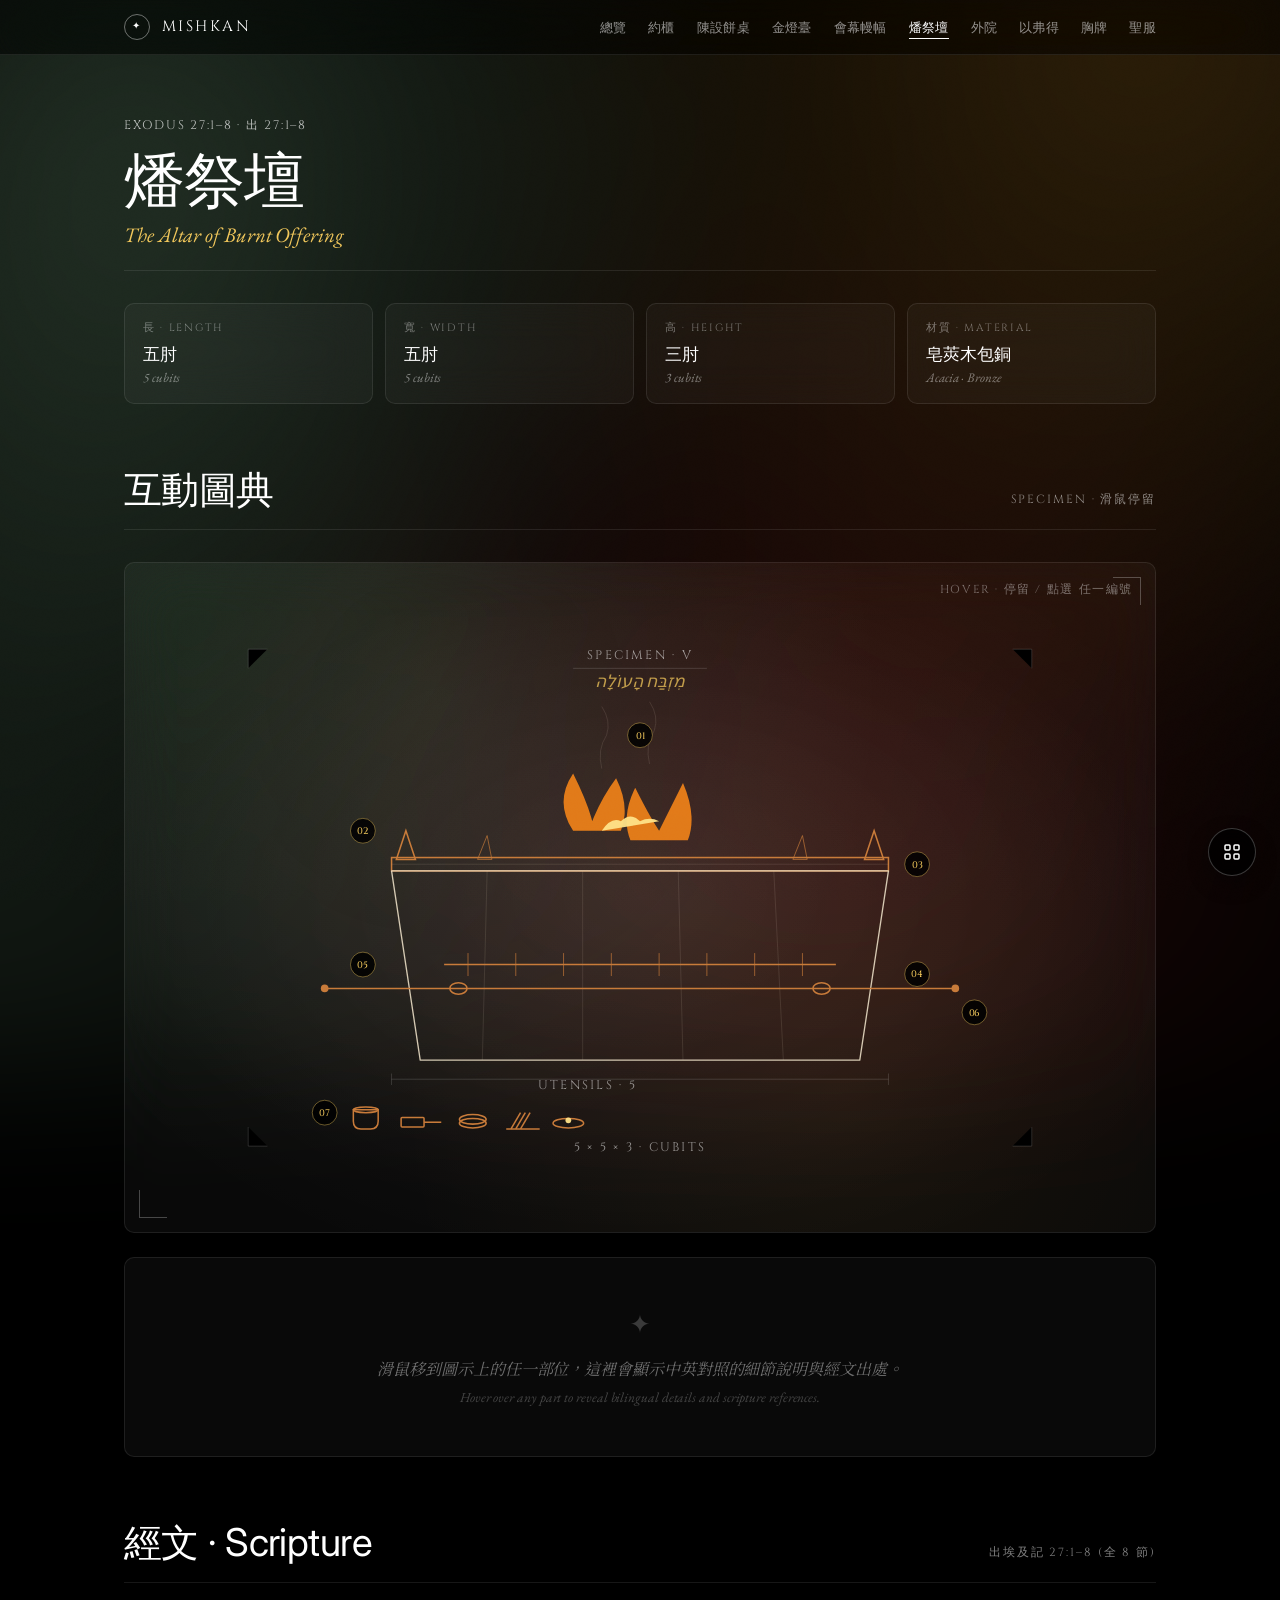
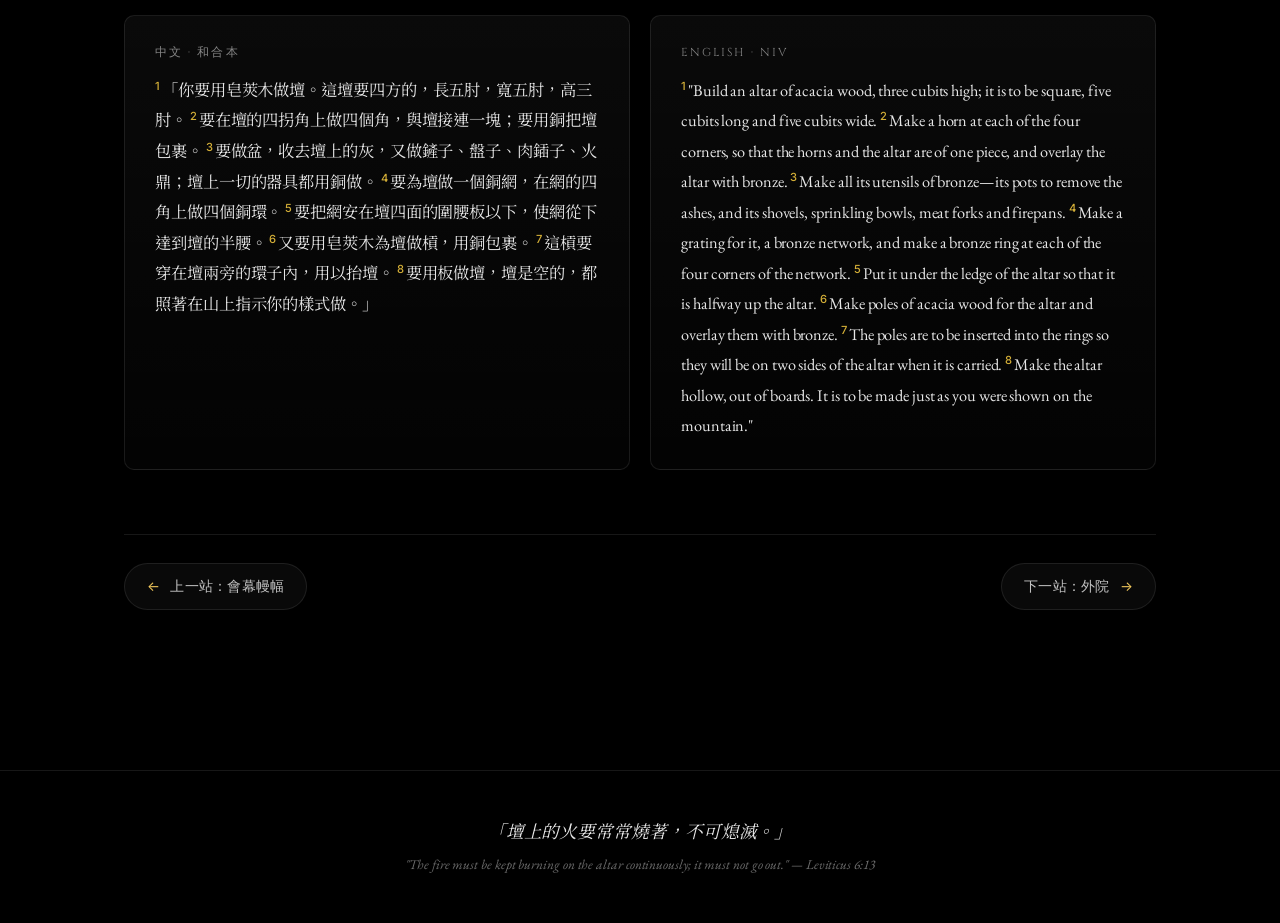
==== commit c4aae34d: "Full chapter scripture, removed reflections, plates, minimap CSS * Every page now has the FULL chapt" ====
--- a/altar.html
+++ b/altar.html
@@ -256,18 +256,20 @@
     <section class="section" id="scripture">
       <div class="section-header">
         <h2>經文 · Scripture</h2>
-        <span class="ref">出埃及記 27:1–8</span>
+        <span class="ref">出埃及記 27:1–8 (全 8 節)</span>
       </div>
       <div class="bilingual scripture">
         <div>
-          <h4>中文 · 和合本／當代</h4>
+          <h4>中文 · 和合本</h4>
           <p>
-            <span class="verse-num">1</span>你要用皂莢木做壇。這壇要四方的，長五肘，寬五肘，高三肘。
-            <span class="verse-num">2</span>要在壇的四拐角上做四個角，與壇接連一塊，用銅把壇包裹。
+            <span class="verse-num">1</span>「你要用皂莢木做壇。這壇要四方的，長五肘，寬五肘，高三肘。
+            <span class="verse-num">2</span>要在壇的四拐角上做四個角，與壇接連一塊；要用銅把壇包裹。
             <span class="verse-num">3</span>要做盆，收去壇上的灰，又做鏟子、盤子、肉鍤子、火鼎；壇上一切的器具都用銅做。
             <span class="verse-num">4</span>要為壇做一個銅網，在網的四角上做四個銅環。
+            <span class="verse-num">5</span>要把網安在壇四面的圍腰板以下，使網從下達到壇的半腰。
             <span class="verse-num">6</span>又要用皂莢木為壇做槓，用銅包裹。
-            <span class="verse-num">8</span>要用板做壇，壇是空的，都照著在山上指示你的樣式做。
+            <span class="verse-num">7</span>這槓要穿在壇兩旁的環子內，用以抬壇。
+            <span class="verse-num">8</span>要用板做壇，壇是空的，都照著在山上指示你的樣式做。」
           </p>
         </div>
         <div>
@@ -275,37 +277,12 @@
           <p>
             <span class="verse-num">1</span>"Build an altar of acacia wood, three cubits high; it is to be square, five cubits long and five cubits wide.
             <span class="verse-num">2</span>Make a horn at each of the four corners, so that the horns and the altar are of one piece, and overlay the altar with bronze.
-            <span class="verse-num">3</span>Make all its utensils of bronze—its pots, shovels, sprinkling bowls, meat forks and firepans.
-            <span class="verse-num">4</span>Make a grating for it, a bronze network, and make a bronze ring at each of the four corners.
+            <span class="verse-num">3</span>Make all its utensils of bronze—its pots to remove the ashes, and its shovels, sprinkling bowls, meat forks and firepans.
+            <span class="verse-num">4</span>Make a grating for it, a bronze network, and make a bronze ring at each of the four corners of the network.
+            <span class="verse-num">5</span>Put it under the ledge of the altar so that it is halfway up the altar.
             <span class="verse-num">6</span>Make poles of acacia wood for the altar and overlay them with bronze.
+            <span class="verse-num">7</span>The poles are to be inserted into the rings so they will be on two sides of the altar when it is carried.
             <span class="verse-num">8</span>Make the altar hollow, out of boards. It is to be made just as you were shown on the mountain."
-          </p>
-        </div>
-      </div>
-    </section>
-
-    <section class="section">
-      <div class="section-header">
-        <h2>屬靈意涵 · Reflection</h2>
-        <span class="ref">Meditation</span>
-      </div>
-      <div class="bilingual">
-        <div>
-          <h4>入院的第一物</h4>
-          <p>
-            進入會幕院子的人，第一眼看見的就是這座銅壇。
-            它擋在帳幕門口，宣告：「沒有流血，罪就不得赦免。」
-            壇的銅是被火試煉過的銅，預表那位「為我們的罪做了挽回祭」的主。
-            進入上主的同在，必須先經過這壇。
-          </p>
-        </div>
-        <div>
-          <h4>The Threshold of Sacrifice</h4>
-          <p>
-            The bronze altar was the first thing every worshipper saw on entering the courtyard.
-            It stood directly before the door, declaring: "Without the shedding of blood there is no forgiveness."
-            Bronze tested by fire — a portrait of the One who became the propitiation for our sins.
-            The way into the Presence begins here, at the altar.
           </p>
         </div>
       </div>
--- a/css/style.css
+++ b/css/style.css
@@ -1399,6 +1399,378 @@
   .manifesto blockquote::before { font-size: 4.5rem; top: -16px; left: -8px; }
   .manifesto .zh { padding-left: 18px; font-size: 0.95rem; }
   .cover-footer { padding: 32px 18px; font-size: 0.62rem; }
+}
+
+/* ═══════════════════════════════════════════════════════
+   🗺️ MINIMAP — Floating quick-jump (bottom-right)
+   ═══════════════════════════════════════════════════════ */
+
+.minimap-btn {
+  position: fixed;
+  bottom: 24px;
+  right: 24px;
+  width: 48px;
+  height: 48px;
+  border-radius: 50%;
+  background: rgba(0, 0, 0, 0.85);
+  backdrop-filter: blur(14px) saturate(150%);
+  -webkit-backdrop-filter: blur(14px) saturate(150%);
+  border: 1px solid var(--glass-border-strong);
+  color: var(--frost);
+  cursor: pointer;
+  z-index: 400;
+  display: flex;
+  align-items: center;
+  justify-content: center;
+  transition: background 0.25s, transform 0.25s, border-color 0.25s;
+  box-shadow: 0 8px 20px rgba(0, 0, 0, 0.4);
+  padding: 0;
+}
+.minimap-btn:hover {
+  background: rgba(241, 199, 91, 0.18);
+  border-color: var(--gold-bright);
+  transform: scale(1.06);
+}
+.minimap-btn[aria-expanded="true"] {
+  background: var(--gold-bright);
+  border-color: var(--gold-bright);
+  color: var(--midnight);
+}
+
+.minimap-panel {
+  position: fixed;
+  bottom: 84px;
+  right: 24px;
+  min-width: 220px;
+  background: rgba(0, 0, 0, 0.92);
+  backdrop-filter: blur(20px) saturate(160%);
+  -webkit-backdrop-filter: blur(20px) saturate(160%);
+  border: 1px solid var(--glass-border-strong);
+  border-radius: var(--radius-card);
+  padding: 18px 16px;
+  z-index: 399;
+  display: none;
+  flex-direction: column;
+  gap: 2px;
+  box-shadow: 0 12px 32px rgba(0, 0, 0, 0.55);
+}
+.minimap-panel.open {
+  display: flex;
+  animation: minimap-rise 0.35s cubic-bezier(0.22, 0.61, 0.36, 1);
+}
+@keyframes minimap-rise {
+  from { opacity: 0; transform: translateY(10px); }
+  to   { opacity: 1; transform: translateY(0); }
+}
+.minimap-panel h6 {
+  font-family: var(--font-display);
+  font-size: 0.72rem;
+  letter-spacing: 0.2em;
+  text-transform: uppercase;
+  color: var(--gold-bright);
+  font-weight: 400;
+  margin-bottom: 12px;
+  padding-bottom: 10px;
+  border-bottom: 1px solid var(--glass-border);
+}
+.minimap-panel a {
+  color: rgba(255, 255, 255, 0.6);
+  text-decoration: none;
+  font-size: 0.88rem;
+  padding: 7px 10px;
+  border-radius: 4px;
+  transition: color 0.2s, background 0.2s, padding 0.2s;
+  font-family: var(--font-zh);
+  letter-spacing: 0.04em;
+}
+.minimap-panel a:hover {
+  color: var(--frost);
+  background: rgba(255, 255, 255, 0.05);
+  padding-left: 14px;
+}
+.minimap-panel a.current {
+  color: var(--gold-bright);
+  background: rgba(241, 199, 91, 0.1);
+}
+
+@media (max-width: 640px) {
+  .minimap-btn { width: 42px; height: 42px; bottom: 18px; right: 18px; }
+  .minimap-panel { right: 18px; bottom: 70px; min-width: 200px; padding: 16px 14px; }
+}
+
+/* ═══════════════════════════════════════════════════════
+   🖼️ PLATE — Museum image / video showcase
+   ═══════════════════════════════════════════════════════ */
+
+.plate {
+  background: var(--glass-bg);
+  backdrop-filter: blur(28px) saturate(150%);
+  -webkit-backdrop-filter: blur(28px) saturate(150%);
+  border: 1px solid var(--glass-border);
+  border-radius: var(--radius-card);
+  overflow: hidden;
+  margin: 0;
+  position: relative;
+  transition: border-color 0.45s;
+}
+.plate:hover { border-color: var(--glass-border-strong); }
+
+.plate .plate-media {
+  position: relative;
+  background: var(--bg-deeper);
+  overflow: hidden;
+}
+.plate .plate-media::after {
+  content: '';
+  position: absolute;
+  inset: 0;
+  border: 1px solid rgba(255, 255, 255, 0.06);
+  pointer-events: none;
+}
+
+.plate .plate-image,
+.plate video {
+  display: block;
+  width: 100%;
+  height: auto;
+  max-height: 640px;
+  object-fit: contain;
+  background: var(--bg-deeper);
+}
+
+.plate video { outline: none; }
+
+.plate figcaption {
+  display: flex;
+  align-items: flex-start;
+  gap: 28px;
+  padding: 24px 32px;
+  border-top: 1px solid var(--glass-border);
+}
+
+.plate figcaption .plate-label {
+  font-family: var(--font-display);
+  font-size: 0.74rem;
+  letter-spacing: 0.22em;
+  text-transform: uppercase;
+  color: var(--gold-bright);
+  flex-shrink: 0;
+  padding-top: 4px;
+  white-space: nowrap;
+}
+
+.plate figcaption .plate-body { flex: 1; }
+
+.plate figcaption p {
+  font-family: var(--font-serif);
+  font-style: italic;
+  font-size: 1.05rem;
+  color: rgba(255, 255, 255, 0.82);
+  line-height: 1.55;
+}
+
+.plate figcaption .meta {
+  display: block;
+  margin-top: 6px;
+  font-family: var(--font-display);
+  font-style: normal;
+  font-size: 0.7rem;
+  letter-spacing: 0.18em;
+  text-transform: uppercase;
+  color: rgba(255, 255, 255, 0.45);
+}
+
+.plate figcaption a {
+  color: var(--gold-bright);
+  text-decoration: none;
+  border-bottom: 1px solid rgba(241, 199, 91, 0.4);
+  transition: border-color 0.25s;
+}
+.plate figcaption a:hover { border-color: var(--gold-bright); }
+
+@media (max-width: 640px) {
+  .plate figcaption { flex-direction: column; gap: 8px; padding: 18px 22px; }
+  .plate figcaption p { font-size: 0.95rem; }
+}
+
+/* ═══════════════════════════════════════════════════════
+   🎬 FILM-POSTER REFERENCE BANNER
+   ═══════════════════════════════════════════════════════ */
+
+.film-card {
+  position: relative;
+  display: block;
+  text-decoration: none;
+  color: var(--frost);
+  border: 1px solid var(--glass-border);
+  border-radius: var(--radius-card);
+  overflow: hidden;
+  padding: 56px 56px 32px;
+  min-height: 260px;
+  background:
+    linear-gradient(140deg, rgba(255, 255, 255, 0.025) 0%, rgba(255, 255, 255, 0.005) 100%),
+    var(--midnight);
+  backdrop-filter: blur(28px) saturate(160%);
+  -webkit-backdrop-filter: blur(28px) saturate(160%);
+  transition: border-color 0.45s, transform 0.5s cubic-bezier(0.22, 0.61, 0.36, 1);
+}
+
+/* Aurora that drifts across on hover */
+.film-card .film-aurora {
+  position: absolute;
+  inset: -30%;
+  z-index: 0;
+  pointer-events: none;
+  filter: blur(60px);
+  opacity: 0.45;
+  transition: opacity 0.8s, transform 1.4s cubic-bezier(0.22, 0.61, 0.36, 1);
+  transform: translateX(-20%);
+}
+.film-card .film-aurora::before,
+.film-card .film-aurora::after {
+  content: '';
+  position: absolute;
+  border-radius: 50%;
+}
+.film-card .film-aurora::before {
+  left: -10%; top: 10%;
+  width: 60%; height: 80%;
+  background: radial-gradient(circle, rgba(160, 224, 171, 0.55), transparent 70%);
+}
+.film-card .film-aurora::after {
+  right: -10%; top: -10%;
+  width: 70%; height: 100%;
+  background: radial-gradient(circle, rgba(255, 172, 46, 0.55), transparent 70%);
+}
+.film-card:hover .film-aurora {
+  transform: translateX(0);
+  opacity: 0.7;
+}
+
+/* Subtle film grain overlay */
+.film-card::before {
+  content: '';
+  position: absolute;
+  inset: 0;
+  background-image: url("data:image/svg+xml;utf8,<svg xmlns='http://www.w3.org/2000/svg' width='200' height='200'><filter id='n'><feTurbulence type='fractalNoise' baseFrequency='0.85' numOctaves='3' stitchTiles='stitch'/></filter><rect width='100%25' height='100%25' filter='url(%23n)' opacity='0.06'/></svg>");
+  mix-blend-mode: overlay;
+  pointer-events: none;
+  z-index: 1;
+}
+
+.film-card > * { position: relative; z-index: 2; }
+
+.film-card:hover {
+  border-color: var(--glass-border-strong);
+  transform: translateY(-2px);
+}
+
+/* Top row — kicker + meta */
+.film-card .film-top {
+  display: flex;
+  justify-content: space-between;
+  align-items: center;
+  margin-bottom: 56px;
+  font-family: var(--font-display);
+  font-size: 0.72rem;
+  letter-spacing: 0.22em;
+  text-transform: uppercase;
+  color: rgba(255, 255, 255, 0.6);
+}
+.film-card .film-top .kicker::before {
+  content: '';
+  display: inline-block;
+  width: 6px; height: 6px;
+  background: var(--gold-bright);
+  border-radius: 50%;
+  margin-right: 10px;
+  vertical-align: middle;
+  box-shadow: 0 0 10px var(--gold-bright);
+}
+.film-card .film-meta-right {
+  display: flex;
+  gap: 18px;
+  color: rgba(255, 255, 255, 0.45);
+}
+
+/* Title */
+.film-card .film-title {
+  font-family: var(--font-serif);
+  font-style: italic;
+  font-weight: 400;
+  font-size: clamp(2rem, 4.5vw, 3.2rem);
+  line-height: 1.05;
+  letter-spacing: -0.01em;
+  color: var(--frost);
+  margin-bottom: 6px;
+}
+.film-card .film-sub {
+  font-family: var(--font-zh);
+  font-size: 1rem;
+  color: rgba(255, 255, 255, 0.55);
+  letter-spacing: 0.06em;
+  margin-bottom: 28px;
+}
+
+/* Bottom row — watch CTA */
+.film-card .film-cta {
+  display: flex;
+  align-items: center;
+  justify-content: space-between;
+  margin-top: 16px;
+  padding-top: 24px;
+  border-top: 1px solid rgba(255, 255, 255, 0.12);
+  font-family: var(--font-display);
+  font-size: 0.78rem;
+  letter-spacing: 0.22em;
+  text-transform: uppercase;
+}
+.film-card .film-cta .watch { color: var(--frost); }
+.film-card .film-cta .arrow {
+  display: inline-flex;
+  align-items: center;
+  gap: 12px;
+  color: var(--gold-bright);
+  transition: gap 0.4s cubic-bezier(0.22, 0.61, 0.36, 1);
+}
+.film-card .film-cta .arrow::after {
+  content: '→';
+  font-size: 1.15rem;
+}
+.film-card:hover .film-cta .arrow { gap: 18px; }
+
+@media (max-width: 640px) {
+  .film-card { padding: 28px 22px 22px; min-height: 200px; }
+  .film-card .film-top { margin-bottom: 32px; font-size: 0.62rem; flex-wrap: wrap; gap: 8px; }
+  .film-card .film-meta-right { gap: 10px; }
+  .film-card .film-title { font-size: 1.6rem; }
+  .film-card .film-sub { font-size: 0.9rem; margin-bottom: 18px; }
+  .film-card .film-cta { font-size: 0.7rem; padding-top: 18px; }
+}
+
+/* ═══════════════════════════════════════════════════════
+   📐 SPECIMEN — Museum diagram global overrides
+   (Bumps label sizes so they read clearly across all pages)
+   ═══════════════════════════════════════════════════════ */
+.specimen .label       { font-size: 13px !important; letter-spacing: 0.18em !important; }
+.specimen .label-small { font-size: 11px !important; letter-spacing: 0.14em !important; }
+.specimen .label-tag   { font-size: 12px !important; letter-spacing: 0.14em !important; }
+.specimen .label-tribe { font-size: 11px !important; }
+.specimen .tribe-name  { font-size: 11px !important; }
+.specimen .hebrew      { font-size: 17px !important; }
+.specimen .marker-bg   { r: 13; }
+.specimen text[font-size="9"]  { font-size: 12px !important; }
+.specimen text[font-size="10"] { font-size: 13px !important; }
+.specimen text[font-size="11"] { font-size: 14px !important; }
+.specimen text[font-size="14"] { font-size: 17px !important; }
+.specimen text[font-size="15"] { font-size: 18px !important; }
+
+@media (max-width: 640px) {
+  .specimen .label       { font-size: 11px !important; }
+  .specimen .label-small { font-size: 10px !important; }
+  .specimen .label-tag   { font-size: 10px !important; }
+  .specimen .label-tribe,
+  .specimen .tribe-name  { font-size: 9px !important; }
 }
 
 /* SVG flame/glow animations */
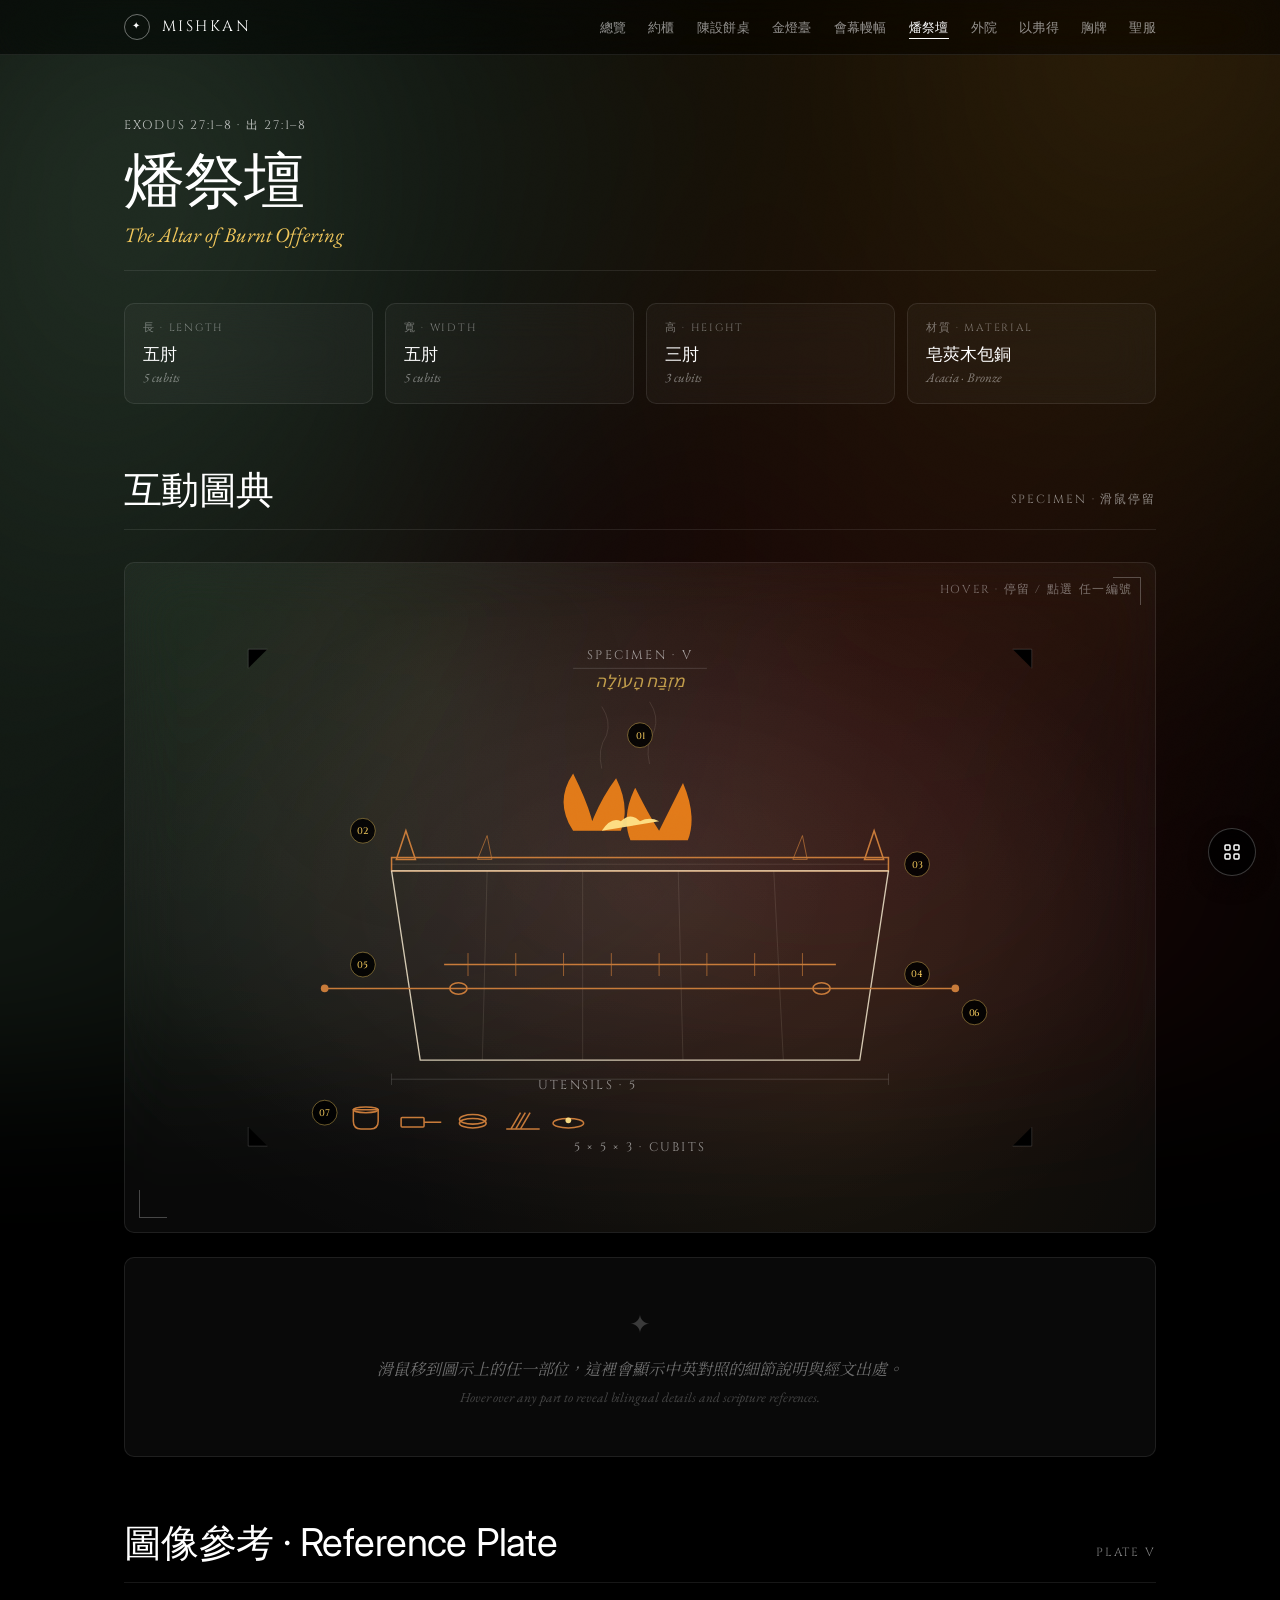
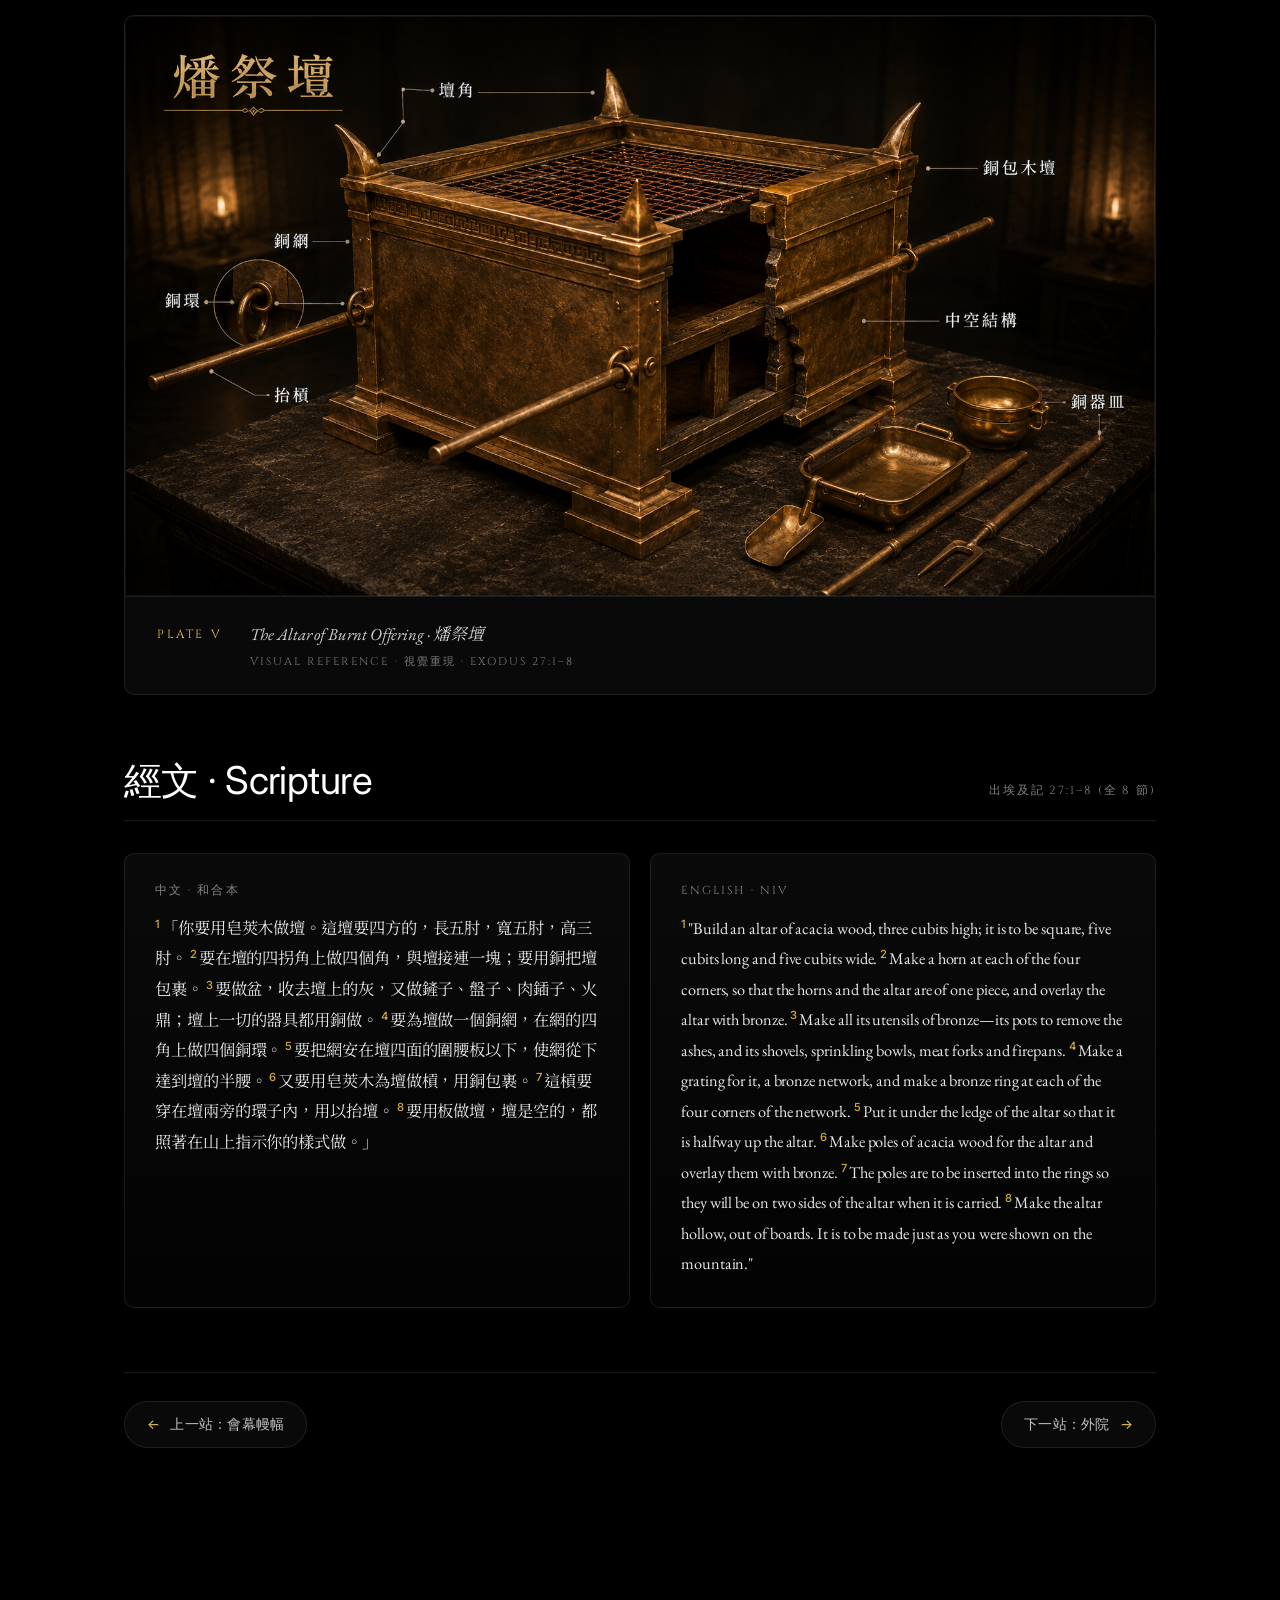
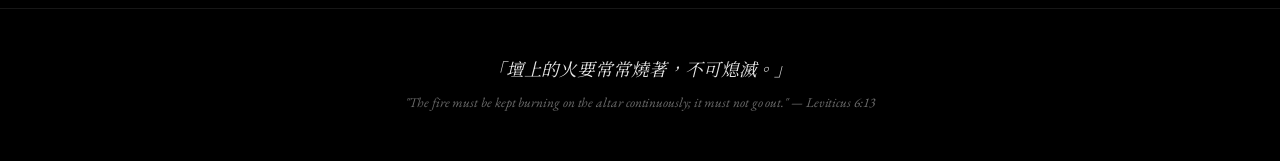
==== commit 4736f6ae: "Add remaining plates, refine garments SVG (no face), replace hover descriptions with scripture * Add" ====
--- a/altar.html
+++ b/altar.html
@@ -95,8 +95,8 @@
           <!-- ═══ 01 · ALTAR FIRE ═══ -->
           <g class="hover-region" tabindex="0"
              data-zh="壇上的火 · 不可熄滅" data-en="Altar Fire · Never to Go Out"
-             data-desc-zh="壇上的火，畫夜不可熄滅（利 6:13）。這火最初是從上主面前出來的（利 9:24）—— 凡獻在這壇上的，是上主自己親自悅納的。"
-             data-desc-en="The fire on the altar must never go out (Lev 6:13). It was first kindled by fire from before the Lord (Lev 9:24) — every offering is accepted by His own flame."
+             data-desc-zh="「壇上的火要在其上常常燒著，不可熄滅。」(利 6:13)　「有火從耶和華面前出來，在壇上燒盡燔祭和脂油；眾民一見，就都歡呼，俯伏在地。」(利 9:24)"
+             data-desc-en="'The fire on the altar must be kept burning; it must not go out.' (Lev 6:13) ｜ 'Fire came out from the presence of the Lord and consumed the burnt offering and the fat portions on the altar. And when all the people saw it, they shouted for joy and fell facedown.' (Lev 9:24)"
              data-ref="利 6:13; 9:24 · Lev 6:13; 9:24">
             <path class="flame flame-fill" d="M 380 230 Q 360 200 380 170 Q 395 200 400 220 Q 410 195 425 175 Q 440 205 430 230 Z" style="animation-delay: 0s;"/>
             <path class="flame flame-fill" d="M 440 240 Q 430 215 445 185 Q 460 215 470 230 Q 480 210 495 180 Q 510 215 500 240 Z" style="animation-delay: 0.4s;"/>
@@ -113,8 +113,8 @@
           <!-- ═══ 02 · FOUR HORNS ═══ -->
           <g class="hover-region" tabindex="0"
              data-zh="壇四角 · 一塊銅製成" data-en="Four Horns · Of One Piece"
-             data-desc-zh="壇的四角與壇本身是一塊銅做成，不可分離。逃避報仇的人可抓住壇角得庇護；贖罪日要將血抹在壇角上 —— 憐憫與審判相連之處。"
-             data-desc-en="The four horns are of one piece with the altar itself. A fugitive could grasp them for refuge; on the Day of Atonement, blood was placed on these horns."
+             data-desc-zh="「要在壇的四拐角上做四個角，與壇接連一塊；要用銅把壇包裹。」(出 27:2)　「他要出來，到耶和華面前的壇那裡，在壇上行贖罪之禮，又要取些公牛的血和公山羊的血，抹在壇上四角的周圍。」(利 16:18)"
+             data-desc-en="'Make a horn at each of the four corners, so that the horns and the altar are of one piece, and overlay the altar with bronze.' (Ex 27:2) ｜ 'Then he shall come out to the altar that is before the Lord and make atonement for it. He shall take some of the bull's blood and some of the goat's blood and put it on all the horns of the altar.' (Lev 16:18)"
              data-ref="出 27:2 · Exodus 27:2">
             <path class="bronze" d="M 215 260 L 205 230 L 195 260 Z" stroke-width="2"/>
             <path class="bronze" d="M 705 260 L 695 230 L 685 260 Z" stroke-width="2"/>
@@ -130,8 +130,8 @@
           <!-- ═══ 03 · HEARTH TOP ═══ -->
           <g class="hover-region" tabindex="0"
              data-zh="壇頂 · 焚祭之處" data-en="Hearth · Where the Offering Burns"
-             data-desc-zh="壇是中空的板做的，上面是寬廣的焚燒平面。獻祭者親自按手在祭牲上，與牠認同；然後血傾在壇腳，肉燒在這壇上。"
-             data-desc-en="The altar was hollow, made of boards, with a wide hearth above. The worshipper laid his hand on the animal, identifying with it — then blood was poured at the base."
+             data-desc-zh="「要用板做壇，壇是空的，都照著在山上指示你的樣式做。」(出 27:8)　「他要按手在燔祭牲的頭上，燔祭便蒙悅納，為他贖罪。」(利 1:4)"
+             data-desc-en="'Make the altar hollow, out of boards. It is to be made just as you were shown on the mountain.' (Ex 27:8) ｜ 'You are to lay your hand on the head of the burnt offering, and it will be accepted on your behalf to make atonement for you.' (Lev 1:4)"
              data-ref="出 27:8 · Exodus 27:8">
             <rect class="bronze" x="190" y="258" width="520" height="14"/>
             <line class="line-faint" x1="190" y1="265" x2="710" y2="265"/>
@@ -144,8 +144,8 @@
           <!-- ═══ 04 · ALTAR BODY (front elevation) ═══ -->
           <g class="hover-region" tabindex="0"
              data-zh="壇身 · 皂莢木包銅" data-en="Altar Body · Acacia Overlaid with Bronze"
-             data-desc-zh="壇是方的 ——「五肘長、五肘寬、三肘高」。皂莢木是骨，銅是表 —— 銅是承擔審判之火不被熔化的金屬。整壇預表那位「替我們承當咒詛」的羔羊。"
-             data-desc-en="Square — 5 × 5 × 3 cubits. Acacia at the core, bronze on the outside. Bronze, the metal that bears judgment-fire and does not melt — pointing to the Lamb who became a curse for us."
+             data-desc-zh="「你要用皂莢木做壇。這壇要四方的，長五肘，寬五肘，高三肘。要在壇的四拐角上做四個角，與壇接連一塊；要用銅把壇包裹。」"
+             data-desc-en="'Build an altar of acacia wood, three cubits high; it is to be square, five cubits long and five cubits wide. Make a horn at each of the four corners, so that the horns and the altar are of one piece, and overlay the altar with bronze.'"
              data-ref="出 27:1–2; 加 3:13 · Exodus 27:1–2; Gal 3:13">
             <path class="line" d="M 190 272 L 710 272 L 680 470 L 220 470 Z"/>
             <!-- Vertical panel hints -->
@@ -162,8 +162,8 @@
           <!-- ═══ 05 · BRONZE GRATING ═══ -->
           <g class="hover-region" tabindex="0"
              data-zh="銅網 · 半腰處" data-en="Bronze Grating · At Mid-Height"
-             data-desc-zh="壇半腰處有銅網，網上四角有四個銅環 —— 用以穿槓抬壇。這網盛住灰燼與餘火 —— 事奉之火必有承載的器皿。"
-             data-desc-en="At the altar's mid-height, a bronze grating with four bronze rings at its corners. The grating caught the ash and the burning embers."
+             data-desc-zh="「要為壇做一個銅網，在網的四角上做四個銅環。要把網安在壇四面的圍腰板以下，使網從下達到壇的半腰。」"
+             data-desc-en="'Make a grating for it, a bronze network, and make a bronze ring at each of the four corners of the network. Put it under the ledge of the altar so that it is halfway up the altar.'"
              data-ref="出 27:4–5 · Exodus 27:4–5">
             <line class="bronze" x1="245" y1="370" x2="655" y2="370" stroke-width="1.5"/>
             <!-- crosshatch -->
@@ -186,8 +186,8 @@
           <!-- ═══ 06 · POLES + RINGS ═══ -->
           <g class="hover-region" tabindex="0"
              data-zh="銅槓與銅環" data-en="Bronze Poles & Rings"
-             data-desc-zh="兩根皂莢木做的槓，包銅，穿在銅網上的四環之中。包銅 —— 行刑所用的金屬，承受審判而不熔化。"
-             data-desc-en="Two acacia poles overlaid with bronze, slipped through four bronze rings on the grating. Bronze, the metal of judgment, bearing fire and not melting."
+             data-desc-zh="「又要用皂莢木為壇做槓，用銅包裹。這槓要穿在壇兩旁的環子內，用以抬壇。」"
+             data-desc-en="'Make poles of acacia wood for the altar and overlay them with bronze. The poles are to be inserted into the rings so they will be on two sides of the altar when it is carried.'"
              data-ref="出 27:6–7 · Exodus 27:6–7">
             <line class="bronze" x1="120" y1="395" x2="780" y2="395" stroke-width="2.5"/>
             <ellipse class="bronze" cx="260" cy="395" rx="9" ry="6" stroke-width="2"/>
@@ -203,8 +203,8 @@
           <!-- ═══ 07 · BRONZE UTENSILS (small inset) ═══ -->
           <g class="hover-region" tabindex="0"
              data-zh="銅器皿 · 灰桶、鏟、盆、肉鉤、火鼎" data-en="Bronze Utensils"
-             data-desc-zh="一切壇的器具都用銅做：除灰用的桶、鏟、盛血的盆、肉鉤、盛炭的火鼎。每一件都與祭血祭火有關。"
-             data-desc-en="Every altar utensil was bronze: pots for ash, shovels, basins for blood, meat forks, firepans. Each tool exists for the offering."
+             data-desc-zh="「要做盆，收去壇上的灰，又做鏟子、盤子、肉鍤子、火鼎；壇上一切的器具都用銅做。」"
+             data-desc-en="'Make all its utensils of bronze—its pots to remove the ashes, and its shovels, sprinkling bowls, meat forks and firepans.'"
              data-ref="出 27:3 · Exodus 27:3">
             <!-- Inset row at bottom -->
             <g transform="translate(150, 510)">
@@ -251,6 +251,25 @@
           <em style="font-size: 0.85rem; opacity: 0.6;">Hover any numbered hot-spot to reveal bilingual details and scripture references.</em>
         </div>
       </div>
+    </section>
+
+    <section class="section">
+      <div class="section-header">
+        <h2>圖像參考 · Reference Plate</h2>
+        <span class="ref">Plate V</span>
+      </div>
+      <figure class="plate">
+        <div class="plate-media">
+          <img class="plate-image" src="images/altar.png" alt="Visual reference of the Altar of Burnt Offering" loading="lazy"/>
+        </div>
+        <figcaption>
+          <span class="plate-label">Plate V</span>
+          <div class="plate-body">
+            <p>The Altar of Burnt Offering · 燔祭壇</p>
+            <span class="meta">Visual reference · 視覺重現 · Exodus 27:1–8</span>
+          </div>
+        </figcaption>
+      </figure>
     </section>
 
     <section class="section" id="scripture">
